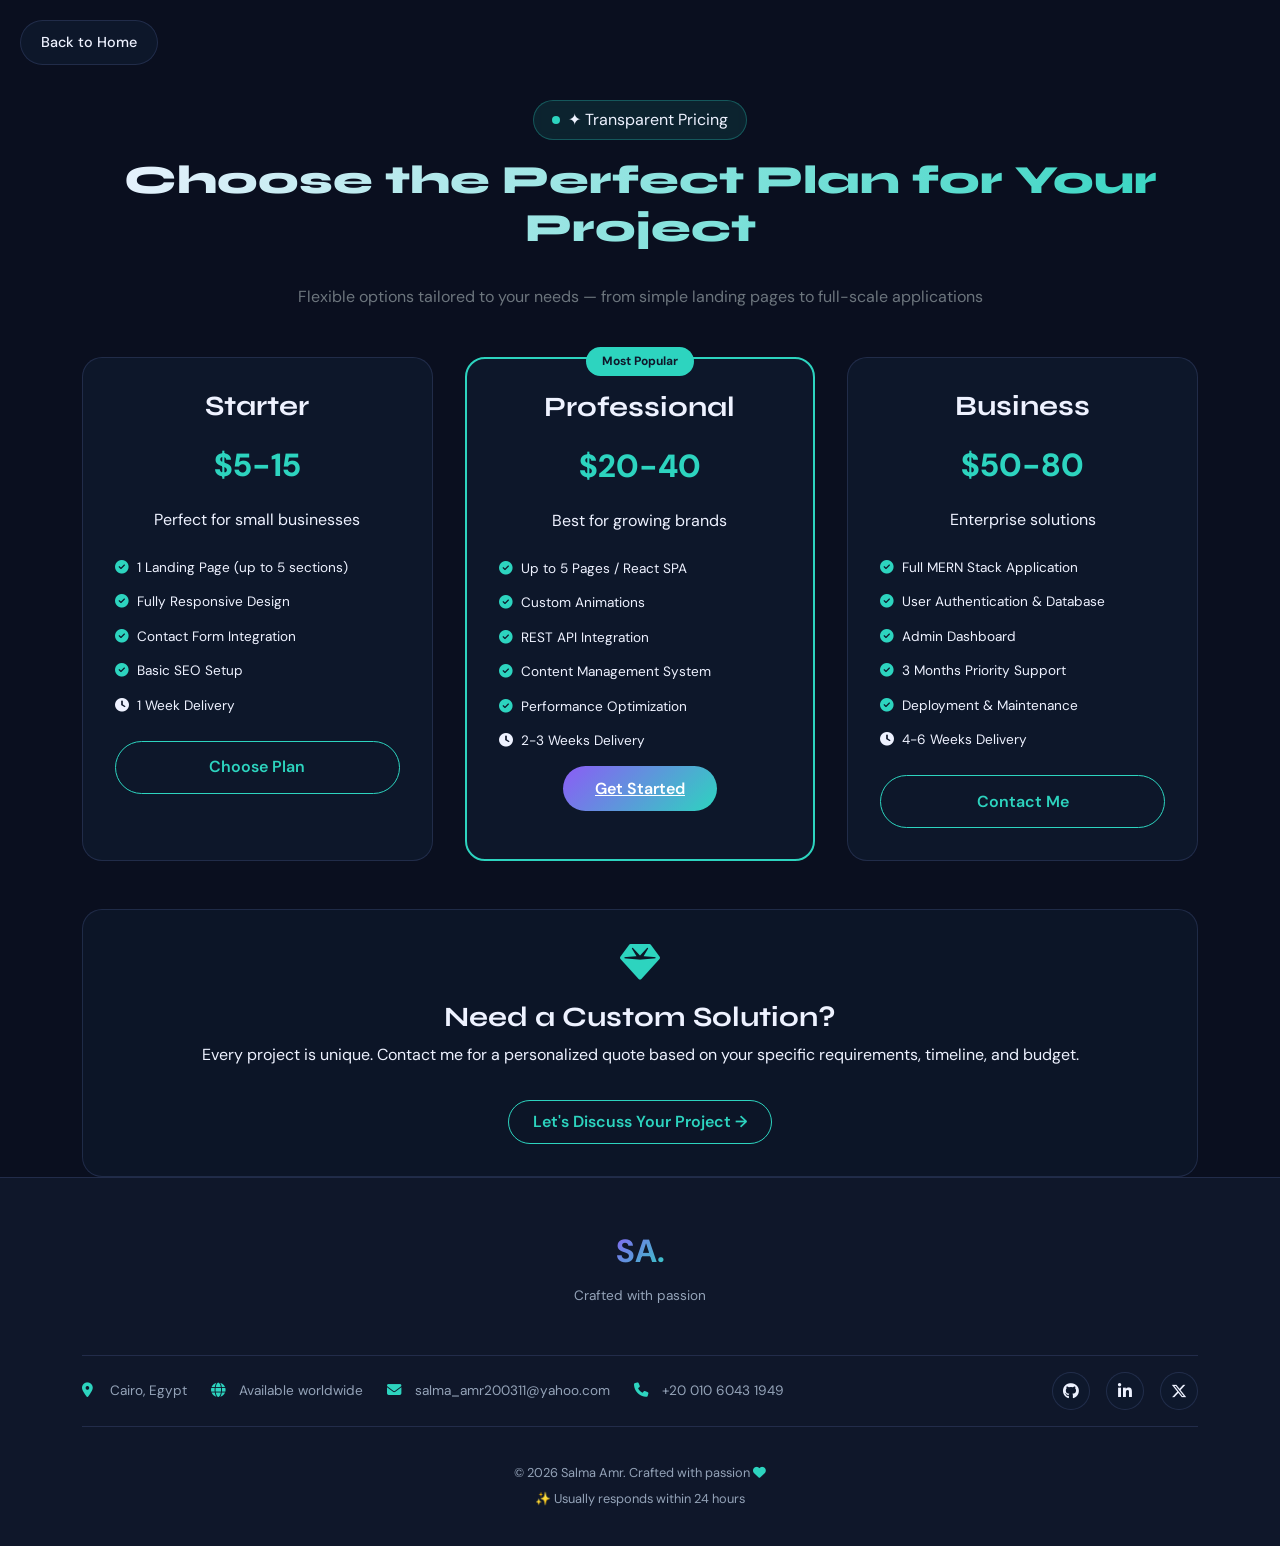
==== Pricing.html @ 96585e38 "first commit" ====
<!DOCTYPE html>
<html lang="en" dir="ltr">

<head>
  <meta charset="UTF-8">
  <meta name="viewport" content="width=device-width, initial-scale=1.0, viewport-fit=cover">
  <title>Pricing Plans | Salma Amr</title>
  <link rel="preconnect" href="https://fonts.googleapis.com">
  <link rel="preconnect" href="https://fonts.gstatic.com" crossorigin>
  <link
    href="https://fonts.googleapis.com/css2?family=Syne:wght@400;500;600;700;800&family=DM+Sans:ital,wght@0,300;0,400;0,500;0,600;0,700;1,400&display=swap"
    rel="stylesheet">
  <link href="https://cdn.jsdelivr.net/npm/bootstrap@5.3.3/dist/css/bootstrap.min.css" rel="stylesheet">
  <link rel="stylesheet" href="https://cdnjs.cloudflare.com/ajax/libs/font-awesome/6.5.2/css/all.min.css">
  <link href="https://unpkg.com/aos@2.3.1/dist/aos.css" rel="stylesheet">
  <link rel="stylesheet" href="style.css">
  <style>
    .pricing-page {
      min-height: 100vh;
      background: var(--bg-primary);
      padding-top: 100px;
    }
    .back-home-btn {
      position: fixed;
      top: 20px;
      left: 20px;
      z-index: 1000;
      background: var(--surface-card);
      border: 1px solid var(--surface-border);
      border-radius: 50px;
      padding: 10px 20px;
      color: var(--text-primary);
      text-decoration: none;
      font-weight: 500;
      font-size: 0.9rem;
      transition: var(--transition);
      backdrop-filter: blur(10px);
    }
    .back-home-btn:hover {
      border-color: var(--accent-2);
      transform: translateX(-5px);
      color: var(--accent-2);
    }
    .pricing-page .section-title {
      font-size: clamp(1.8rem, 4vw, 2.5rem);
    }
    .pricing-note {
      background: var(--surface);
      border-radius: var(--card-radius);
      padding: 2rem;
      text-align: center;
      margin-top: 3rem;
      border: 1px solid var(--surface-border);
    }
  </style>
</head>

<body data-theme="dark" data-lang="en">

  <!-- Scroll to Top Button -->
  <button id="scrollToTopBtn" class="scroll-to-top" aria-label="Scroll to top">
    <i class="fas fa-arrow-up"></i>
  </button>

  <a href="index.html" class="back-home-btn" data-i18n="back-home"><i class="fas fa-arrow-left me-2"></i> Back to Home</a>

  <main class="pricing-page">
    <div class="container">
      <div class="text-center mb-5">
        <div class="hero-badge d-inline-flex mb-3"><span class="badge-pulse"></span><span data-i18n="pricing-badge">✦ Transparent Pricing</span></div>
        <h1 class="section-title" data-i18n="pricing-main-title">Choose the Perfect Plan <br> for Your Project</h1>
        <p class="text-secondary mt-3" data-i18n="pricing-subtitle">Flexible options tailored to your needs — from simple landing pages to full-scale applications</p>
      </div>

      <div class="pricing-grid mt-5">
        <div class="price-card" data-aos="zoom-in">
          <h3 data-i18n="price-starter">Starter</h3>
          <div class="price-number">$5-15</div>
          <p data-i18n="price-starter-desc">Perfect for small businesses</p>
          <ul>
            <li><i class="fas fa-check-circle"></i> <span data-i18n="price-starter-1">1 Landing Page (up to 5 sections)</span></li>
            <li><i class="fas fa-check-circle"></i> <span data-i18n="price-starter-2">Fully Responsive Design</span></li>
            <li><i class="fas fa-check-circle"></i> <span data-i18n="price-starter-3">Contact Form Integration</span></li>
            <li><i class="fas fa-check-circle"></i> <span data-i18n="price-starter-4">Basic SEO Setup</span></li>
            <li><i class="fas fa-clock"></i> <span data-i18n="price-starter-5">1 Week Delivery</span></li>
          </ul>
          <a href="index.html#contact" class="btn-price" data-i18n="price-btn-choose">Choose Plan</a>
        </div>

        <div class="price-card popular" data-aos="zoom-in" data-aos-delay="100">
          <div class="popular-badge" data-i18n="popular-badge">Most Popular</div>
          <h3 data-i18n="price-pro">Professional</h3>
          <div class="price-number">$20-40</div>
          <p data-i18n="price-pro-desc">Best for growing brands</p>
          <ul>
            <li><i class="fas fa-check-circle"></i> <span data-i18n="price-pro-1">Up to 5 Pages / React SPA</span></li>
            <li><i class="fas fa-check-circle"></i> <span data-i18n="price-pro-2">Custom Animations</span></li>
            <li><i class="fas fa-check-circle"></i> <span data-i18n="price-pro-3">REST API Integration</span></li>
            <li><i class="fas fa-check-circle"></i> <span data-i18n="price-pro-4">Content Management System</span></li>
            <li><i class="fas fa-check-circle"></i> <span data-i18n="price-pro-5">Performance Optimization</span></li>
            <li><i class="fas fa-clock"></i> <span data-i18n="price-pro-6">2-3 Weeks Delivery</span></li>
          </ul>
          <a href="index.html#contact" class="btn-gradient" data-i18n="price-btn-pro">Get Started</a>
        </div>

        <div class="price-card" data-aos="zoom-in" data-aos-delay="200">
          <h3 data-i18n="price-business">Business</h3>
          <div class="price-number">$50-80</div>
          <p data-i18n="price-business-desc">Enterprise solutions</p>
          <ul>
            <li><i class="fas fa-check-circle"></i> <span data-i18n="price-business-1">Full MERN Stack Application</span></li>
            <li><i class="fas fa-check-circle"></i> <span data-i18n="price-business-2">User Authentication & Database</span></li>
            <li><i class="fas fa-check-circle"></i> <span data-i18n="price-business-3">Admin Dashboard</span></li>
            <li><i class="fas fa-check-circle"></i> <span data-i18n="price-business-4">3 Months Priority Support</span></li>
            <li><i class="fas fa-check-circle"></i> <span data-i18n="price-business-5">Deployment & Maintenance</span></li>
            <li><i class="fas fa-clock"></i> <span data-i18n="price-business-6">4-6 Weeks Delivery</span></li>
          </ul>
          <a href="index.html#contact" class="btn-price" data-i18n="price-btn-contact">Contact Me</a>
        </div>
      </div>

      <div class="pricing-note" data-aos="fade-up">
        <i class="fas fa-gem fs-1" style="color: var(--accent-2);"></i>
        <h3 class="mt-3" data-i18n="pricing-note-title">Need a Custom Solution?</h3>
        <p data-i18n="pricing-note-desc">Every project is unique. Contact me for a personalized quote based on your specific requirements, timeline, and budget.</p>
        <a href="index.html#contact" class="btn-outline-accent mt-3 d-inline-block px-4 py-2 rounded-pill text-decoration-none" data-i18n="pricing-note-btn">Let's Discuss Your Project →</a>
      </div>
    </div>
  </main>

  <!-- SIMPLIFIED FOOTER - Matching main page -->
  <footer class="portfolio-footer" style="margin-top: 0;">
    <div class="container">
      <div class="footer-content">
        <div class="footer-brand">
          <a class="navbar-brand fw-bold fs-2" href="index.html">SA<span class="text-accent">.</span></a>
          <p class="footer-tagline" data-i18n="footer-text">Built with passion for web development ❤️</p>
        </div>
        
        <div class="footer-info">
          <div class="footer-contact">
            <div class="footer-contact-item">
              <i class="fas fa-map-marker-alt"></i>
              <span data-i18n="contact-location">Cairo, Egypt</span>
            </div>
            <div class="footer-contact-item">
              <i class="fas fa-globe"></i>
              <span data-i18n="contact-available">Available for remote work worldwide</span>
            </div>
            <div class="footer-contact-item">
              <i class="fas fa-envelope"></i>
              <a href="mailto:salma_amr200311@yahoo.com">salma_amr200311@yahoo.com</a>
            </div>
            <div class="footer-contact-item">
              <i class="fas fa-phone"></i>
              <a href="tel:+201060431949">+20 010 6043 1949</a>
            </div>
          </div>
          
          <div class="footer-social">
            <a href="https://github.com/salmaamrgit" target="_blank"><i class="fab fa-github"></i></a>
            <a href="https://www.linkedin.com/in/salma--amr/" target="_blank"><i class="fab fa-linkedin-in"></i></a>
            <a href="https://x.com/" target="_blank"><i class="fab fa-x-twitter"></i></a>
          </div>
        </div>
        
        <div class="footer-copyright">
          <p>© <span id="year"></span> Salma Amr. <span data-i18n="footer-text">Built with passion for web development</span> <i class="fas fa-heart"></i></p>
          <p class="footer-response" data-i18n="footer-response">✨ Usually responds within 24 hours</p>
        </div>
      </div>
    </div>
  </footer>

  <script src="https://cdn.jsdelivr.net/npm/bootstrap@5.3.3/dist/js/bootstrap.bundle.min.js"></script>
  <script src="https://unpkg.com/aos@2.3.1/dist/aos.js"></script>
  <script src="script.js"></script>
  <script>
    AOS.init({ duration: 800, once: true });
    document.getElementById('year').innerText = new Date().getFullYear();
    
    const savedTheme = localStorage.getItem('theme');
    if (savedTheme) document.body.setAttribute('data-theme', savedTheme);
    
    // Scroll to top button
    const scrollBtn = document.getElementById('scrollToTopBtn');
    window.addEventListener('scroll', () => {
      if (window.scrollY > 300) {
        scrollBtn.classList.add('show');
      } else {
        scrollBtn.classList.remove('show');
      }
    });
    scrollBtn.addEventListener('click', () => {
      window.scrollTo({ top: 0, behavior: 'smooth' });
    });
  </script>
</body>

</html>
---- style.css ----
/* =========================
   Base Theme Variables
========================= */
:root {
    --bg-primary: #0a0f1f;
    --bg-secondary: #0f172a;
    --surface: rgba(15, 25, 45, 0.65);
    --surface-card: rgba(15, 25, 45, 0.85);
    --surface-border: rgba(110, 130, 200, 0.2);
    --text-primary: #eef2ff;
    --text-secondary: #94a3b8;
    --accent: #8b5cf6;
    --accent-2: #2dd4bf;
    --accent-hover: #a78bfa;
    --navbar-bg: rgba(8, 12, 24, 0.9);
    --card-radius: 1.25rem;
    --transition: all 0.3s cubic-bezier(0.25, 0.46, 0.45, 0.94);
}

[data-theme="light"] {
    --bg-primary: #f8fafc;
    --bg-secondary: #ffffff;
    --surface: rgba(255, 255, 255, 0.8);
    --surface-card: rgba(255, 255, 255, 0.95);
    --surface-border: rgba(0, 0, 0, 0.08);
    --text-primary: #0f172a;
    --text-secondary: #475569;
    --navbar-bg: rgba(255, 255, 255, 0.95);
}

* {
    margin: 0;
    padding: 0;
    box-sizing: border-box;
}

html {
    scroll-behavior: smooth;
}

body {
    font-family: "DM Sans", sans-serif;
    background: var(--bg-primary);
    color: var(--text-primary);
    line-height: 1.6;
    overflow-x: hidden;
    transition: background 0.3s ease, color 0.3s ease;
}

h1, h2, h3, h4, h5, h6 {
    font-family: "Syne", sans-serif;
    font-weight: 700;
}

/* =========================
   Scroll to Top Button
========================= */
.scroll-to-top {
    position: fixed;
    bottom: 30px;
    right: 30px;
    width: 50px;
    height: 50px;
    background: linear-gradient(135deg, var(--accent), var(--accent-2));
    border: none;
    border-radius: 50%;
    color: white;
    font-size: 1.2rem;
    cursor: pointer;
    z-index: 999;
    opacity: 0;
    visibility: hidden;
    transition: all 0.3s ease;
    box-shadow: 0 5px 15px rgba(0, 0, 0, 0.2);
    display: flex;
    align-items: center;
    justify-content: center;
}

.scroll-to-top.show {
    opacity: 1;
    visibility: visible;
}

.scroll-to-top:hover {
    transform: translateY(-5px);
    box-shadow: 0 10px 25px rgba(139, 92, 246, 0.4);
}

/* =========================
   Navbar
========================= */
.portfolio-navbar {
    background: var(--navbar-bg);
    backdrop-filter: blur(12px);
    border-bottom: 1px solid var(--surface-border);
    transition: var(--transition);
}

.navbar-brand {
    background: linear-gradient(135deg, var(--accent), var(--accent-2));
    -webkit-background-clip: text;
    background-clip: text;
    color: transparent !important;
    font-weight: 800;
}

.nav-link {
    color: var(--text-primary) !important;
    font-weight: 500;
    position: relative;
    transition: var(--transition);
    font-size: 0.95rem;
}

.nav-link::after {
    content: '';
    position: absolute;
    bottom: 0;
    left: 50%;
    width: 0;
    height: 2px;
    background: var(--accent-2);
    transition: all 0.3s ease;
    transform: translateX(-50%);
}

.nav-link:hover::after,
.nav-link.active::after {
    width: 70%;
}

/* =========================
   Toggle Buttons
========================= */
.theme-toggle-btn,
.lang-toggle-btn {
    background: var(--surface-card);
    border: 1px solid var(--surface-border);
    border-radius: 50%;
    width: 42px;
    height: 42px;
    display: flex;
    align-items: center;
    justify-content: center;
    color: var(--text-primary);
    transition: var(--transition);
    cursor: pointer;
}

.theme-toggle-btn:hover,
.lang-toggle-btn:hover {
    border-color: var(--accent-2);
    transform: translateY(-2px);
}

/* =========================
   Hero Section
========================= */
.hero {
    min-height: 100vh;
    padding-top: 6rem;
    position: relative;
    overflow: hidden;
}

.hero-bg-orb {
    position: absolute;
    border-radius: 50%;
    filter: blur(80px);
    z-index: 0;
    pointer-events: none;
}

.orb-1 {
    width: 400px;
    height: 400px;
    top: -10%;
    left: -5%;
    background: radial-gradient(circle, var(--accent), transparent);
    animation: floatOrb 16s infinite;
}

.orb-2 {
    width: 350px;
    height: 350px;
    right: -8%;
    bottom: 5%;
    background: radial-gradient(circle, var(--accent-2), transparent);
    animation: floatOrb 18s infinite reverse;
}

.orb-3 {
    width: 280px;
    height: 280px;
    left: 40%;
    top: 60%;
    background: radial-gradient(circle, var(--accent-hover), transparent);
    animation: floatOrb 20s infinite;
}

.hero-badge {
    display: inline-flex;
    align-items: center;
    gap: 8px;
    background: rgba(45, 212, 191, 0.1);
    border: 1px solid rgba(45, 212, 191, 0.3);
    border-radius: 50px;
    padding: 6px 18px;
    margin-bottom: 1.5rem;
    backdrop-filter: blur(4px);
}

.badge-pulse {
    width: 8px;
    height: 8px;
    background: var(--accent-2);
    border-radius: 50%;
    animation: pulse 1.5s infinite;
}

.name-highlight {
    background: linear-gradient(135deg, var(--accent), var(--accent-2), var(--accent-hover));
    background-size: 200% auto;
    -webkit-background-clip: text;
    background-clip: text;
    color: transparent;
    animation: shimmer 4s linear infinite;
}

.hero-photo-stage {
    position: relative;
    width: 320px;
    margin: auto;
}

.hero-photo-frame {
    position: relative;
    border-radius: 33% 67% 70% 30% / 30% 40% 60% 70%;
    overflow: hidden;
    border: 3px solid var(--accent-2);
    box-shadow: 0 0 35px rgba(45, 212, 191, 0.3);
    transition: transform 0.5s ease;
}

.hero-photo-frame:hover {
    transform: scale(1.02);
}

.hero-profile-img {
    width: 100%;
    height: auto;
    display: block;
}

.floating-tech-icons i {
    position: absolute;
    font-size: 1.5rem;
    color: var(--accent-2);
    animation: float 3s infinite;
}

.floating-tech-icons i:nth-child(1) {
    top: -20px;
    left: 0;
    animation-delay: 0s;
}

.floating-tech-icons i:nth-child(2) {
    bottom: -20px;
    right: 0;
    animation-delay: 0.5s;
}

.floating-tech-icons i:nth-child(3) {
    top: 50%;
    right: -30px;
    animation-delay: 1s;
}

/* =========================
   Buttons
========================= */
.btn-gradient {
    background: linear-gradient(135deg, var(--accent), var(--accent-2));
    border: none;
    color: white;
    font-weight: 600;
    border-radius: 50px;
    padding: 12px 32px;
    transition: var(--transition);
}

.btn-gradient:hover {
    transform: translateY(-3px);
    box-shadow: 0 10px 25px rgba(139, 92, 246, 0.4);
    color: white;
}

.btn-outline-custom {
    border: 1px solid var(--surface-border);
    background: transparent;
    color: var(--text-primary);
    border-radius: 50px;
    padding: 12px 32px;
    transition: var(--transition);
}

.btn-outline-custom:hover {
    border-color: var(--accent-2);
    transform: translateY(-3px);
}

.btn-outline-accent {
    background: transparent;
    border: 1px solid var(--accent-2);
    color: var(--accent-2);
    border-radius: 50px;
    padding: 12px 32px;
    font-weight: 600;
    transition: var(--transition);
}

.btn-outline-accent:hover {
    background: var(--accent-2);
    color: #0f172a;
    transform: translateY(-3px);
    box-shadow: 0 10px 25px rgba(45, 212, 191, 0.3);
}

/* =========================
   Section Styles
========================= */
.section-spacing {
    padding: 6rem 0;
}

.section-label {
    font-size: 0.85rem;
    text-transform: uppercase;
    letter-spacing: 3px;
    color: var(--accent-2);
    margin-bottom: 1rem;
    font-weight: 600;
}

.section-title {
    font-size: clamp(1.8rem, 4vw, 2.5rem);
    font-weight: 800;
    margin-bottom: 1rem;
    background: linear-gradient(120deg, var(--text-primary), var(--accent-2));
    -webkit-background-clip: text;
    background-clip: text;
    color: transparent;
    display: inline-block;
}

/* =========================
   About Section
========================= */
.about-card {
    background: var(--surface-card);
    border-radius: var(--card-radius);
    padding: 2rem;
    border: 1px solid var(--surface-border);
    transition: var(--transition);
    height: 100%;
    text-align: center;
}

.about-card:hover {
    transform: translateY(-5px);
    border-color: var(--accent-2);
    box-shadow: 0 15px 35px rgba(0, 0, 0, 0.2);
}

.about-stats-grid {
    display: flex;
    gap: 1.5rem;
    margin-top: 2rem;
    justify-content: center;
    flex-wrap: wrap;
}

.about-stat {
    text-align: center;
    flex: 1;
    min-width: 100px;
}

.about-stat-num {
    font-size: 1.3rem;
    font-weight: 800;
    display: block;
    color: var(--accent-2);
}

.about-stat-num i {
    font-size: 1rem;
    margin-right: 0.3rem;
}

.about-stat span:last-child {
    font-size: 0.8rem;
    color: var(--text-secondary);
    display: block;
    margin-top: 0.25rem;
}

/* =========================
   Education & Experience Cards
========================= */
.education-card,
.experience-card {
    background: var(--surface-card);
    border-radius: var(--card-radius);
    padding: 2rem;
    border: 1px solid var(--surface-border);
    transition: var(--transition);
    height: 100%;
}

.education-card:hover,
.experience-card:hover {
    transform: translateY(-5px);
    border-color: var(--accent-2);
    box-shadow: 0 15px 35px rgba(0, 0, 0, 0.2);
}

.card-header-icon {
    display: flex;
    align-items: center;
    gap: 1rem;
    margin-bottom: 2rem;
    border-bottom: 2px solid var(--accent-2);
    padding-bottom: 1rem;
}

.card-header-icon i {
    font-size: 2rem;
    color: var(--accent-2);
}

.card-header-icon h3 {
    margin: 0;
    font-size: 1.5rem;
}

.edu-item,
.exp-item {
    margin-bottom: 1.5rem;
    padding-left: 1rem;
    border-left: 3px solid var(--accent-2);
    transition: transform 0.2s;
}

.edu-item:hover,
.exp-item:hover {
    transform: translateX(5px);
}

.edu-year,
.exp-year {
    font-size: 0.8rem;
    color: var(--accent-2);
    font-weight: 600;
    margin-bottom: 0.5rem;
}

.edu-item h4,
.exp-item h4 {
    font-size: 1.1rem;
    margin-bottom: 0.5rem;
}

.edu-item p,
.exp-item p {
    color: var(--text-secondary);
    font-size: 0.9rem;
}

/* =========================
   Skills Section - WITH FILTERING
========================= */
.skill-filter-btn {
    background: var(--surface-card);
    border: 1px solid var(--surface-border);
    padding: 10px 24px;
    border-radius: 50px;
    color: var(--text-primary);
    font-weight: 500;
    transition: var(--transition);
    cursor: pointer;
}

.skill-filter-btn:hover,
.skill-filter-btn.active {
    background: linear-gradient(135deg, var(--accent), var(--accent-2));
    border-color: transparent;
    color: white;
    transform: translateY(-2px);
}

.skill-category-container {
    transition: all 0.4s ease;
}

.skill-category-container.hidden {
    display: none;
}

.skill-category-card {
    background: var(--surface-card);
    border-radius: var(--card-radius);
    padding: 2rem;
    border: 1px solid var(--surface-border);
    transition: var(--transition);
    margin-bottom: 1.5rem;
}

.skill-category-card:hover {
    transform: translateY(-5px);
    border-color: var(--accent-2);
    box-shadow: 0 15px 35px rgba(0, 0, 0, 0.2);
}

.skill-category-header {
    text-align: center;
    margin-bottom: 2rem;
    position: relative;
}

.skill-category-icon {
    width: 70px;
    height: 70px;
    background: linear-gradient(135deg, var(--accent), var(--accent-2));
    border-radius: 50%;
    display: flex;
    align-items: center;
    justify-content: center;
    margin: 0 auto 1rem;
    transition: var(--transition);
}

.skill-category-card:hover .skill-category-icon {
    transform: scale(1.1) rotate(5deg);
}

.skill-category-icon i {
    font-size: 2rem;
    color: white;
}

.skill-category-title {
    font-size: 1.3rem;
    margin-bottom: 0.5rem;
    background: linear-gradient(135deg, var(--text-primary), var(--accent-2));
    -webkit-background-clip: text;
    background-clip: text;
    color: transparent;
    display: inline-block;
}

.skill-category-desc {
    color: var(--text-secondary);
    font-size: 0.85rem;
}

.skill-tags-grid {
    display: flex;
    flex-wrap: wrap;
    gap: 0.8rem;
    justify-content: center;
}

.skill-tag {
    background: linear-gradient(135deg, rgba(139, 92, 246, 0.1), rgba(45, 212, 191, 0.1));
    border: 1px solid rgba(45, 212, 191, 0.3);
    padding: 0.6rem 1.2rem;
    border-radius: 50px;
    font-size: 0.85rem;
    font-weight: 500;
    color: var(--accent-2);
    transition: var(--transition);
    display: inline-flex;
    align-items: center;
    gap: 0.6rem;
    cursor: pointer;
}

.skill-tag i {
    font-size: 0.9rem;
    transition: var(--transition);
}

.skill-tag:hover {
    transform: translateY(-3px) scale(1.05);
    background: linear-gradient(135deg, var(--accent), var(--accent-2));
    color: white;
    border-color: transparent;
    box-shadow: 0 5px 15px rgba(139, 92, 246, 0.3);
}

.skill-concepts-grid {
    display: grid;
    grid-template-columns: repeat(auto-fit, minmax(200px, 1fr));
    gap: 0.8rem;
}

.concept-item {
    background: rgba(45, 212, 191, 0.05);
    border: 1px solid rgba(45, 212, 191, 0.2);
    padding: 0.7rem 1rem;
    border-radius: 12px;
    display: flex;
    align-items: center;
    gap: 0.8rem;
    transition: var(--transition);
    font-size: 0.85rem;
    color: var(--text-primary);
}

.concept-item i {
    color: var(--accent-2);
    font-size: 1rem;
    width: 20px;
}

.concept-item:hover {
    transform: translateX(5px);
    background: rgba(45, 212, 191, 0.1);
    border-color: var(--accent-2);
}

.language-progress-grid {
    display: flex;
    flex-direction: column;
    gap: 1.5rem;
}

.language-item {
    width: 100%;
}

.language-info {
    display: flex;
    align-items: center;
    gap: 1rem;
    margin-bottom: 0.5rem;
    flex-wrap: wrap;
}

.language-info i {
    color: var(--accent-2);
    font-size: 1rem;
    width: 20px;
}

.language-name {
    font-weight: 600;
    color: var(--text-primary);
    min-width: 70px;
    font-size: 0.9rem;
}

.language-level {
    color: var(--text-secondary);
    font-size: 0.8rem;
}

.progress-bar-container {
    background: rgba(45, 212, 191, 0.1);
    border-radius: 50px;
    height: 8px;
    overflow: hidden;
    position: relative;
}

.progress-bar {
    background: linear-gradient(90deg, var(--accent), var(--accent-2));
    height: 100%;
    border-radius: 50px;
    position: relative;
    animation: slideProgress 1.5s ease-out;
}

@keyframes slideProgress {
    from { width: 0; }
    to { width: var(--target-width); }
}

/* =========================
   Services Section
========================= */
.services-grid {
    display: grid;
    grid-template-columns: repeat(auto-fit, minmax(280px, 1fr));
    gap: 2rem;
}

.service-card {
    background: var(--surface-card);
    border-radius: var(--card-radius);
    padding: 2rem;
    border: 1px solid var(--surface-border);
    transition: var(--transition);
    height: 100%;
    text-align: center;
}

.service-card:hover {
    transform: translateY(-5px);
    border-color: var(--accent-2);
    box-shadow: 0 15px 35px rgba(0, 0, 0, 0.2);
}

.service-card i {
    font-size: 2.5rem;
    color: var(--accent-2);
    margin-bottom: 1rem;
}

.service-tech {
    display: flex;
    flex-wrap: wrap;
    gap: 0.5rem;
    justify-content: center;
    margin-top: 1rem;
}

.service-tech span {
    background: rgba(45, 212, 191, 0.1);
    padding: 0.2rem 0.8rem;
    border-radius: 50px;
    font-size: 0.75rem;
    color: var(--accent-2);
}

/* =========================
   Pricing Section
========================= */
.pricing-grid {
    display: grid;
    grid-template-columns: repeat(auto-fit, minmax(300px, 1fr));
    gap: 2rem;
}

.price-card {
    background: var(--surface-card);
    border-radius: var(--card-radius);
    padding: 2rem;
    border: 1px solid var(--surface-border);
    transition: var(--transition);
    height: 100%;
    text-align: center;
    position: relative;
}

.price-card:hover {
    transform: translateY(-5px);
    border-color: var(--accent-2);
    box-shadow: 0 15px 35px rgba(0, 0, 0, 0.2);
}

.price-card.popular {
    border: 2px solid var(--accent-2);
    transform: scale(1.02);
}

.popular-badge {
    position: absolute;
    top: -12px;
    left: 50%;
    transform: translateX(-50%);
    background: var(--accent-2);
    color: #0f172a;
    padding: 0.3rem 1rem;
    border-radius: 50px;
    font-size: 0.75rem;
    font-weight: 700;
    white-space: nowrap;
}

.price-number {
    font-size: 2rem;
    font-weight: 800;
    color: var(--accent-2);
    margin: 1rem 0;
}

.price-card ul {
    list-style: none;
    padding: 0;
    margin: 1.5rem 0;
    text-align: left;
}

.price-card ul li {
    margin-bottom: 0.8rem;
    display: flex;
    align-items: center;
    gap: 0.5rem;
    font-size: 0.85rem;
}

.price-card ul li i.fa-check-circle {
    color: var(--accent-2);
}

.btn-price {
    background: transparent;
    border: 1px solid var(--accent-2);
    color: var(--accent-2);
    border-radius: 50px;
    padding: 0.8rem;
    width: 100%;
    transition: var(--transition);
    font-weight: 600;
    text-decoration: none;
    display: inline-block;
}

.btn-price:hover {
    background: var(--accent-2);
    color: #0f172a;
    transform: translateY(-2px);
}

.pricing-highlight {
    animation: pricingGlow 1s ease-out;
}

@keyframes pricingGlow {
    0% { box-shadow: 0 0 0 0 rgba(45, 212, 191, 0.4); }
    70% { box-shadow: 0 0 0 20px rgba(45, 212, 191, 0); }
    100% { box-shadow: 0 0 0 0 rgba(45, 212, 191, 0); }
}

/* =========================
   Projects Section - UPDATED
========================= */
.projects-grid {
    display: grid;
    grid-template-columns: repeat(auto-fit, minmax(320px, 1fr));
    gap: 2rem;
}

.project-card {
    background: var(--surface-card);
    border-radius: var(--card-radius);
    padding: 1.5rem;
    border: 1px solid var(--surface-border);
    transition: var(--transition);
    height: 100%;
}

.project-card:hover {
    transform: translateY(-5px);
    border-color: var(--accent-2);
    box-shadow: 0 15px 35px rgba(0, 0, 0, 0.2);
}

.project-img {
    position: relative;
    overflow: hidden;
    height: 200px;
    border-radius: 1rem;
    margin-bottom: 1rem;
}

.project-img img {
    width: 100%;
    height: 100%;
    object-fit: cover;
    transition: transform 0.5s ease;
}

.project-card:hover .project-img img {
    transform: scale(1.05);
}

.project-overlay {
    position: absolute;
    inset: 0;
    background: rgba(139, 92, 246, 0.8);
    display: flex;
    align-items: center;
    justify-content: center;
    opacity: 0;
    transition: opacity 0.3s ease;
}

.project-card:hover .project-overlay {
    opacity: 1;
}

.project-link {
    width: 45px;
    height: 45px;
    background: white;
    border-radius: 50%;
    display: flex;
    align-items: center;
    justify-content: center;
    color: var(--accent);
    font-size: 1.2rem;
    transition: var(--transition);
}

.project-link:hover {
    transform: scale(1.1);
    background: var(--accent-2);
    color: white;
}

.project-info h3 {
    font-size: 1.2rem;
    margin-bottom: 0.5rem;
}

.project-meta {
    display: flex;
    gap: 1rem;
    margin-bottom: 0.8rem;
    flex-wrap: wrap;
}

.project-badge {
    font-size: 0.7rem;
    background: rgba(45, 212, 191, 0.1);
    padding: 0.2rem 0.6rem;
    border-radius: 50px;
    color: var(--accent-2);
    display: inline-flex;
    align-items: center;
    gap: 0.3rem;
}

.project-features {
    font-size: 0.8rem;
    color: var(--text-secondary);
    margin: 0.8rem 0;
    line-height: 1.4;
}

.project-tech {
    display: flex;
    flex-wrap: wrap;
    gap: 0.5rem;
    margin: 0.8rem 0;
}

.project-tech span {
    background: rgba(45, 212, 191, 0.1);
    padding: 0.2rem 0.6rem;
    border-radius: 50px;
    font-size: 0.7rem;
    color: var(--accent-2);
}

.project-links {
    display: flex;
    gap: 1rem;
    margin: 1rem 0;
    flex-wrap: wrap;
}

.project-link-icon {
    font-size: 0.8rem;
    color: var(--text-secondary);
    text-decoration: none;
    transition: var(--transition);
    display: inline-flex;
    align-items: center;
    gap: 0.3rem;
}

.project-link-icon:hover {
    color: var(--accent-2);
    transform: translateX(3px);
}

.btn-view-project {
    background: transparent;
    border: 1px solid var(--accent-2);
    color: var(--accent-2);
    border-radius: 50px;
    padding: 0.5rem 1.5rem;
    font-size: 0.8rem;
    font-weight: 500;
    transition: var(--transition);
    width: 100%;
    margin-top: 0.5rem;
    text-decoration: none;
    display: inline-block;
    text-align: center;
}

.btn-view-project:hover {
    background: var(--accent-2);
    color: #0f172a;
    transform: translateY(-2px);
}

/* =========================
   Testimonials Section
========================= */
.testimonials-grid {
    display: grid;
    grid-template-columns: repeat(auto-fit, minmax(280px, 1fr));
    gap: 2rem;
}

.testimonial-card {
    background: var(--surface-card);
    border-radius: var(--card-radius);
    padding: 2rem;
    border: 1px solid var(--surface-border);
    transition: var(--transition);
    text-align: center;
    position: relative;
}

.testimonial-card:hover {
    transform: translateY(-5px);
    border-color: var(--accent-2);
    box-shadow: 0 15px 35px rgba(0, 0, 0, 0.2);
}

.testimonial-icon {
    font-size: 2rem;
    color: var(--accent-2);
    opacity: 0.5;
    margin-bottom: 1rem;
}

.testimonial-content {
    font-size: 0.9rem;
    line-height: 1.6;
    color: var(--text-primary);
    margin-bottom: 1.5rem;
    font-style: italic;
}

.testimonial-author {
    display: flex;
    align-items: center;
    justify-content: center;
    gap: 0.8rem;
    border-top: 1px solid var(--surface-border);
    padding-top: 1rem;
}

.testimonial-avatar {
    width: 45px;
    height: 45px;
    background: linear-gradient(135deg, var(--accent), var(--accent-2));
    border-radius: 50%;
    display: flex;
    align-items: center;
    justify-content: center;
    color: white;
    font-size: 1.2rem;
}

.testimonial-info h4 {
    font-size: 1rem;
    margin-bottom: 0.2rem;
}

.testimonial-info p {
    font-size: 0.75rem;
    color: var(--text-secondary);
    margin: 0;
}

/* =========================
   Contact Section
========================= */
.contact-wrapper {
    display: grid;
    grid-template-columns: 1fr 1fr;
    gap: 3rem;
    margin-top: 2rem;
}

.contact-info,
.contact-form {
    background: var(--surface-card);
    border-radius: var(--card-radius);
    padding: 2rem;
    border: 1px solid var(--surface-border);
    transition: var(--transition);
    height: 100%;
}

.contact-info:hover,
.contact-form:hover {
    transform: translateY(-5px);
    border-color: var(--accent-2);
    box-shadow: 0 15px 35px rgba(0, 0, 0, 0.2);
}

.contact-info h3 {
    font-size: 1.3rem;
    margin-bottom: 1rem;
    background: linear-gradient(135deg, var(--text-primary), var(--accent-2));
    -webkit-background-clip: text;
    background-clip: text;
    color: transparent;
    display: inline-block;
}

.contact-info > p {
    color: var(--text-secondary);
    margin-bottom: 1.5rem;
    font-size: 0.9rem;
}

.contact-details {
    margin: 2rem 0;
}

.contact-item {
    display: flex;
    align-items: center;
    gap: 1rem;
    padding: 0.8rem;
    background: rgba(45, 212, 191, 0.05);
    border-radius: 1rem;
    margin-bottom: 1rem;
    text-decoration: none;
    color: var(--text-primary);
    transition: var(--transition);
    border: 1px solid transparent;
}

.contact-item:last-child {
    margin-bottom: 0;
}

.contact-item:hover {
    transform: translateX(8px);
    border-color: var(--accent-2);
    background: rgba(45, 212, 191, 0.1);
}

.contact-item i {
    width: 32px;
    height: 32px;
    display: flex;
    align-items: center;
    justify-content: center;
    background: linear-gradient(135deg, var(--accent), var(--accent-2));
    border-radius: 50%;
    color: white;
    font-size: 0.9rem;
    transition: var(--transition);
}

.contact-item:hover i {
    transform: scale(1.1) rotate(5deg);
}

.contact-item span {
    flex: 1;
    font-size: 0.85rem;
}

.social-links {
    display: flex;
    gap: 1rem;
    margin-top: 2rem;
    padding-top: 1.5rem;
    border-top: 1px solid var(--surface-border);
}

.social-links a {
    width: 40px;
    height: 40px;
    background: var(--surface-card);
    border: 1px solid var(--surface-border);
    border-radius: 50%;
    display: flex;
    align-items: center;
    justify-content: center;
    color: var(--text-primary);
    transition: var(--transition);
    text-decoration: none;
}

.social-links a:hover {
    background: linear-gradient(135deg, var(--accent), var(--accent-2));
    color: white;
    transform: translateY(-5px) scale(1.05);
    border-color: transparent;
    box-shadow: 0 5px 15px rgba(139, 92, 246, 0.3);
}

.contact-form form {
    display: flex;
    flex-direction: column;
    gap: 1.2rem;
}

.contact-form input,
.contact-form textarea {
    background: var(--surface-card);
    border: 1px solid var(--surface-border);
    border-radius: 1rem;
    padding: 0.8rem 1rem;
    color: var(--text-primary);
    transition: var(--transition);
    width: 100%;
    font-family: inherit;
    font-size: 0.85rem;
}

.contact-form input:hover,
.contact-form textarea:hover {
    border-color: var(--accent-2);
}

.contact-form input:focus,
.contact-form textarea:focus {
    outline: none;
    border-color: var(--accent-2);
    box-shadow: 0 0 0 3px rgba(45, 212, 191, 0.1);
    transform: translateY(-2px);
}

.contact-form textarea {
    resize: vertical;
    min-height: 100px;
}

#formMessage {
    margin-top: 1rem;
}

#formMessage .alert {
    border-radius: 1rem;
    padding: 0.8rem;
    text-align: center;
    animation: slideIn 0.3s ease-out;
    font-size: 0.85rem;
}

#formMessage .alert-success {
    background: rgba(45, 212, 191, 0.1);
    border: 1px solid var(--accent-2);
    color: var(--accent-2);
}

#formMessage .alert-danger {
    background: rgba(239, 68, 68, 0.1);
    border: 1px solid #ef4444;
    color: #ef4444;
}

.contact-form .btn-gradient {
    width: 100%;
    padding: 0.8rem;
    font-size: 0.9rem;
    margin-top: 0.5rem;
}

/* =========================
   NEW ENHANCED FOOTER STYLES
========================= */
/* =========================
   ENHANCED FOOTER STYLES - Inspired by Ahmed Adel & Esraa Kaf
   Replace your existing footer styles with this
========================= */
.portfolio-footer {
    background: var(--bg-secondary);
    padding: 3rem 0 2rem;
    border-top: 1px solid var(--surface-border);
    margin-top: 2rem;
}

.footer-content {
    display: flex;
    flex-direction: column;
    gap: 2rem;
}

.footer-brand {
    text-align: center;
}

.footer-brand .navbar-brand {
    font-size: 2rem;
    display: inline-block;
}

.footer-tagline {
    color: var(--text-secondary);
    font-size: 0.85rem;
    margin-top: 0.5rem;
}

.footer-info {
    display: flex;
    flex-wrap: wrap;
    justify-content: space-between;
    align-items: center;
    gap: 1.5rem;
    padding: 1rem 0;
    border-top: 1px solid var(--surface-border);
    border-bottom: 1px solid var(--surface-border);
}

.footer-contact {
    display: flex;
    flex-wrap: wrap;
    gap: 1.5rem;
}

.footer-contact-item {
    display: flex;
    align-items: center;
    gap: 0.5rem;
    font-size: 0.85rem;
    color: var(--text-secondary);
}

.footer-contact-item i {
    color: var(--accent-2);
    font-size: 0.9rem;
    width: 20px;
}

.footer-contact-item a {
    color: var(--text-secondary);
    text-decoration: none;
    transition: var(--transition);
}

.footer-contact-item a:hover {
    color: var(--accent-2);
}

.footer-social {
    display: flex;
    gap: 1rem;
}

.footer-social a {
    width: 38px;
    height: 38px;
    background: var(--surface-card);
    border: 1px solid var(--surface-border);
    border-radius: 50%;
    display: flex;
    align-items: center;
    justify-content: center;
    color: var(--text-primary);
    transition: var(--transition);
    text-decoration: none;
}

.footer-social a:hover {
    background: linear-gradient(135deg, var(--accent), var(--accent-2));
    color: white;
    transform: translateY(-3px);
    border-color: transparent;
    box-shadow: 0 5px 15px rgba(139, 92, 246, 0.3);
}

.footer-copyright {
    text-align: center;
}

.footer-copyright p {
    color: var(--text-secondary);
    font-size: 0.8rem;
    margin: 0.3rem 0;
}

.footer-copyright i.fa-heart {
    color: var(--accent-2);
    animation: heartbeat 1.5s ease infinite;
}

.footer-response {
    font-size: 0.75rem;
    color: var(--accent-2);
    margin-top: 0.5rem;
}

@keyframes heartbeat {
    0%, 100% { transform: scale(1); }
    50% { transform: scale(1.2); }
}

/* Responsive Footer */
@media (max-width: 768px) {
    .footer-info {
        flex-direction: column;
        text-align: center;
    }
    
    .footer-contact {
        justify-content: center;
    }
    
    .footer-contact-item {
        justify-content: center;
    }
}

@media (max-width: 576px) {
    .footer-contact {
        flex-direction: column;
        gap: 0.8rem;
        align-items: center;
    }
    
    .footer-contact-item {
        width: 100%;
        justify-content: center;
    }
}

/* =========================
   Animations
========================= */
@keyframes floatOrb {
    0%, 100% { transform: translate(0, 0); }
    50% { transform: translate(20px, -20px); }
}

@keyframes shimmer {
    0% { background-position: 0% center; }
    100% { background-position: 200% center; }
}

@keyframes pulse {
    0%, 100% { transform: scale(1); opacity: 1; }
    50% { transform: scale(1.2); opacity: 0.5; }
}

@keyframes float {
    0%, 100% { transform: translateY(0); }
    50% { transform: translateY(-10px); }
}

@keyframes slideIn {
    from { opacity: 0; transform: translateY(-10px); }
    to { opacity: 1; transform: translateY(0); }
}

/* =========================
   RTL Support
========================= */
[dir="rtl"] .nav-link::after {
    left: auto;
    right: 50%;
    transform: translateX(50%);
}

[dir="rtl"] .contact-item:hover {
    transform: translateX(-8px);
}

[dir="rtl"] .concept-item:hover {
    transform: translateX(-5px);
}

[dir="rtl"] .edu-item,
[dir="rtl"] .exp-item {
    padding-left: 0;
    padding-right: 1rem;
    border-left: none;
    border-right: 3px solid var(--accent-2);
}

[dir="rtl"] .scroll-to-top {
    right: auto;
    left: 30px;
}

/* =========================
   Responsive Design
========================= */
@media (max-width: 991px) {
    .contact-wrapper {
        grid-template-columns: 1fr;
        gap: 2rem;
    }
    
    .skill-concepts-grid {
        grid-template-columns: 1fr;
    }
    
    .testimonials-grid {
        grid-template-columns: repeat(auto-fit, minmax(250px, 1fr));
    }
    
    .footer-inner {
        flex-direction: column;
        text-align: center;
    }
    
    .footer-social {
        justify-content: center;
    }
    
    .footer-links-grid {
        justify-content: center;
    }
}

@media (max-width: 768px) {
    .section-spacing {
        padding: 4rem 0;
    }
    
    .services-grid,
    .pricing-grid,
    .projects-grid {
        grid-template-columns: 1fr;
    }
    
    .price-card.popular {
        transform: scale(1);
    }
    
    .contact-info,
    .contact-form {
        padding: 1.5rem;
    }
    
    .about-stats-grid {
        gap: 1rem;
    }
    
    .skill-tags-grid {
        gap: 0.7rem;
    }
    
    .skill-tag {
        padding: 0.5rem 1rem;
        font-size: 0.75rem;
    }
    
    .skill-filter-btn {
        padding: 6px 16px;
        font-size: 0.8rem;
    }
    
    .project-meta {
        gap: 0.5rem;
    }
    
    .scroll-to-top {
        width: 40px;
        height: 40px;
        bottom: 20px;
        right: 20px;
    }
}

@media (max-width: 576px) {
    .hero-photo-stage {
        width: 260px;
    }
    
    .contact-item {
        padding: 0.7rem;
    }
    
    .contact-item i {
        width: 28px;
        height: 28px;
        font-size: 0.8rem;
    }
    
    .language-info {
        flex-wrap: wrap;
    }
    
    .language-level {
        width: 100%;
        margin-left: 2rem;
    }
    
    .skill-concepts-grid {
        grid-template-columns: 1fr;
    }
    
    .testimonial-card {
        padding: 1.5rem;
    }
}

/* Contact Nav Button Style */
.contact-nav-btn {
    background: linear-gradient(135deg, var(--accent), var(--accent-2));
    color: white !important;
    padding: 8px 22px !important;
    border-radius: 50px;
    transition: var(--transition);
}

.contact-nav-btn:hover {
    transform: translateY(-2px);
    box-shadow: 0 5px 15px rgba(139, 92, 246, 0.3);
    color: white !important;
}

.contact-nav-btn::after {
    display: none;
}
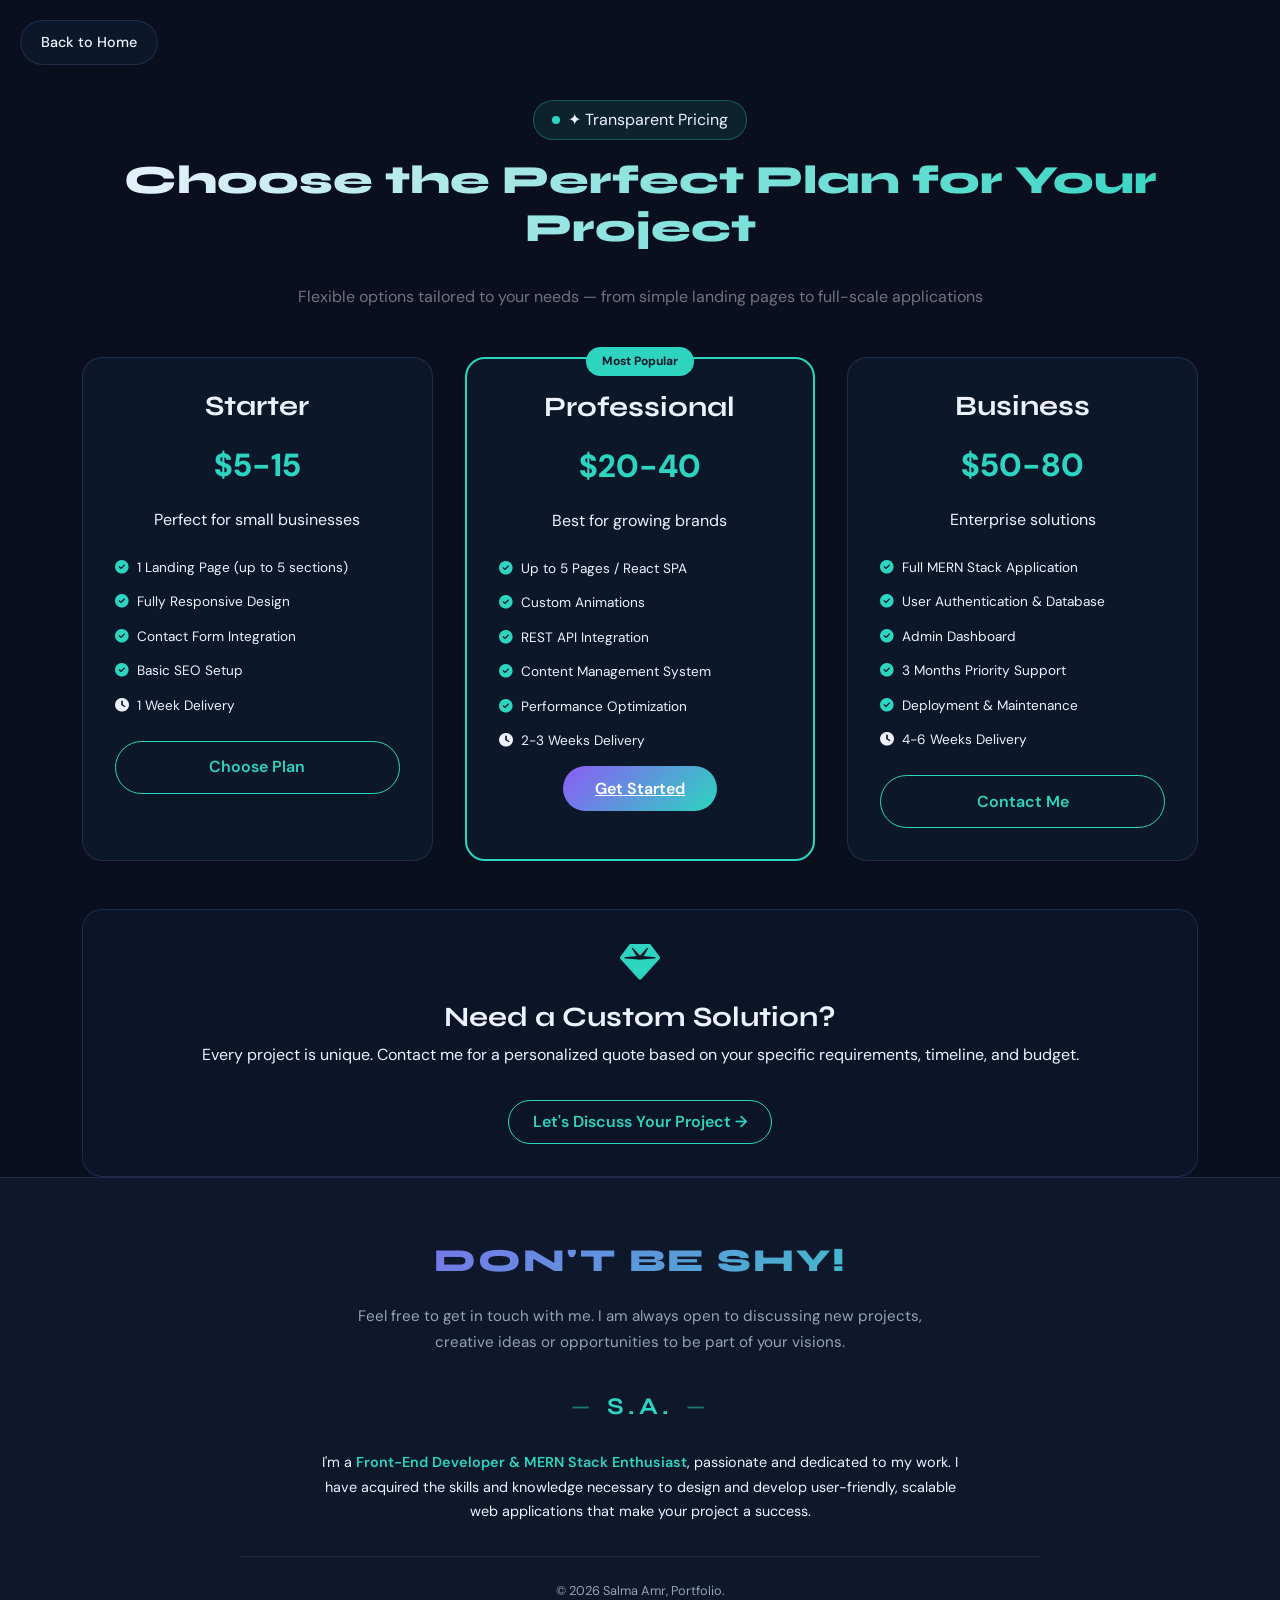
==== commit 32382746: "update" ====
--- a/Pricing.html
+++ b/Pricing.html
@@ -128,45 +128,30 @@
     </div>
   </main>
 
-  <!-- SIMPLIFIED FOOTER - Matching main page -->
+  <!-- ESRA KAF STYLE FOOTER -->
   <footer class="portfolio-footer" style="margin-top: 0;">
     <div class="container">
-      <div class="footer-content">
-        <div class="footer-brand">
-          <a class="navbar-brand fw-bold fs-2" href="index.html">SA<span class="text-accent">.</span></a>
-          <p class="footer-tagline" data-i18n="footer-text">Built with passion for web development ❤️</p>
+      <div class="footer-esraa-style">
+        <h2 class="footer-shy-title" data-i18n="footer-shy-title">DON'T BE SHY!</h2>
+        <p class="footer-message" data-i18n="footer-message">
+          Feel free to get in touch with me. I am always open to discussing new projects, 
+          creative ideas or opportunities to be part of your visions.
+        </p>
+        
+        <div class="footer-signature">
+          <span class="footer-name" data-i18n="footer-name">S.A.</span>
         </div>
         
-        <div class="footer-info">
-          <div class="footer-contact">
-            <div class="footer-contact-item">
-              <i class="fas fa-map-marker-alt"></i>
-              <span data-i18n="contact-location">Cairo, Egypt</span>
-            </div>
-            <div class="footer-contact-item">
-              <i class="fas fa-globe"></i>
-              <span data-i18n="contact-available">Available for remote work worldwide</span>
-            </div>
-            <div class="footer-contact-item">
-              <i class="fas fa-envelope"></i>
-              <a href="mailto:salma_amr200311@yahoo.com">salma_amr200311@yahoo.com</a>
-            </div>
-            <div class="footer-contact-item">
-              <i class="fas fa-phone"></i>
-              <a href="tel:+201060431949">+20 010 6043 1949</a>
-            </div>
-          </div>
-          
-          <div class="footer-social">
-            <a href="https://github.com/salmaamrgit" target="_blank"><i class="fab fa-github"></i></a>
-            <a href="https://www.linkedin.com/in/salma--amr/" target="_blank"><i class="fab fa-linkedin-in"></i></a>
-            <a href="https://x.com/" target="_blank"><i class="fab fa-x-twitter"></i></a>
-          </div>
+        <div class="footer-role">
+          <p data-i18n="footer-role">
+            I'm a <strong>Front-End Developer & MERN Stack Enthusiast</strong>, passionate and dedicated to my work. 
+            I have acquired the skills and knowledge necessary to design and develop user-friendly, 
+            scalable web applications that make your project a success.
+          </p>
         </div>
         
-        <div class="footer-copyright">
-          <p>© <span id="year"></span> Salma Amr. <span data-i18n="footer-text">Built with passion for web development</span> <i class="fas fa-heart"></i></p>
-          <p class="footer-response" data-i18n="footer-response">✨ Usually responds within 24 hours</p>
+        <div class="footer-copyright-simple">
+          <p>© <span id="year"></span> Salma Amr, Portfolio.</p>
         </div>
       </div>
     </div>
--- a/style.css
+++ b/style.css
@@ -1,3 +1,4 @@
+
 /* =========================
    Base Theme Variables
 ========================= */
@@ -1268,161 +1269,146 @@
 /* =========================
    NEW ENHANCED FOOTER STYLES
 ========================= */
-/* =========================
-   ENHANCED FOOTER STYLES - Inspired by Ahmed Adel & Esraa Kaf
+
+/* =========================
+   ESRA KAF STYLE FOOTER - Clean & Inspirational
    Replace your existing footer styles with this
 ========================= */
 .portfolio-footer {
     background: var(--bg-secondary);
-    padding: 3rem 0 2rem;
+    padding: 4rem 0 3rem;
     border-top: 1px solid var(--surface-border);
     margin-top: 2rem;
 }
 
-.footer-content {
-    display: flex;
-    flex-direction: column;
-    gap: 2rem;
-}
-
-.footer-brand {
+.footer-esraa-style {
+    max-width: 800px;
+    margin: 0 auto;
     text-align: center;
 }
 
-.footer-brand .navbar-brand {
+.footer-shy-title {
     font-size: 2rem;
+    font-weight: 800;
+    letter-spacing: 2px;
+    margin-bottom: 1.5rem;
+    background: linear-gradient(135deg, var(--accent), var(--accent-2));
+    -webkit-background-clip: text;
+    background-clip: text;
+    color: transparent;
+    font-family: "Syne", sans-serif;
+}
+
+.footer-message {
+    color: var(--text-secondary);
+    font-size: 0.95rem;
+    line-height: 1.7;
+    margin-bottom: 2rem;
+    max-width: 600px;
+    margin-left: auto;
+    margin-right: auto;
+}
+
+.footer-signature {
+    margin: 2rem 0 1.5rem;
+}
+
+.footer-name {
+    font-size: 1.5rem;
+    font-weight: 700;
+    letter-spacing: 4px;
+    color: var(--accent-2);
+    font-family: "Syne", sans-serif;
+    position: relative;
     display: inline-block;
 }
 
-.footer-tagline {
-    color: var(--text-secondary);
-    font-size: 0.85rem;
-    margin-top: 0.5rem;
-}
-
-.footer-info {
-    display: flex;
-    flex-wrap: wrap;
-    justify-content: space-between;
-    align-items: center;
-    gap: 1.5rem;
-    padding: 1rem 0;
+.footer-name::before,
+.footer-name::after {
+    content: "—";
+    color: var(--accent-2);
+    opacity: 0.5;
+    margin: 0 0.8rem;
+    font-weight: 300;
+}
+
+.footer-role {
+    margin: 1.5rem 0 2rem;
+}
+
+.footer-role p {
+    color: var(--text-primary);
+    font-size: 0.9rem;
+    line-height: 1.7;
+    max-width: 650px;
+    margin-left: auto;
+    margin-right: auto;
+}
+
+.footer-role strong {
+    color: var(--accent-2);
+    font-weight: 600;
+}
+
+.footer-copyright-simple {
+    margin-top: 2rem;
+    padding-top: 1.5rem;
     border-top: 1px solid var(--surface-border);
-    border-bottom: 1px solid var(--surface-border);
-}
-
-.footer-contact {
-    display: flex;
-    flex-wrap: wrap;
-    gap: 1.5rem;
-}
-
-.footer-contact-item {
-    display: flex;
-    align-items: center;
-    gap: 0.5rem;
-    font-size: 0.85rem;
-    color: var(--text-secondary);
-}
-
-.footer-contact-item i {
-    color: var(--accent-2);
-    font-size: 0.9rem;
-    width: 20px;
-}
-
-.footer-contact-item a {
-    color: var(--text-secondary);
-    text-decoration: none;
-    transition: var(--transition);
-}
-
-.footer-contact-item a:hover {
-    color: var(--accent-2);
-}
-
-.footer-social {
-    display: flex;
-    gap: 1rem;
-}
-
-.footer-social a {
-    width: 38px;
-    height: 38px;
-    background: var(--surface-card);
-    border: 1px solid var(--surface-border);
-    border-radius: 50%;
-    display: flex;
-    align-items: center;
-    justify-content: center;
-    color: var(--text-primary);
-    transition: var(--transition);
-    text-decoration: none;
-}
-
-.footer-social a:hover {
-    background: linear-gradient(135deg, var(--accent), var(--accent-2));
-    color: white;
-    transform: translateY(-3px);
-    border-color: transparent;
-    box-shadow: 0 5px 15px rgba(139, 92, 246, 0.3);
-}
-
-.footer-copyright {
-    text-align: center;
-}
-
-.footer-copyright p {
+}
+
+.footer-copyright-simple p {
     color: var(--text-secondary);
     font-size: 0.8rem;
-    margin: 0.3rem 0;
-}
-
-.footer-copyright i.fa-heart {
-    color: var(--accent-2);
-    animation: heartbeat 1.5s ease infinite;
-}
-
-.footer-response {
-    font-size: 0.75rem;
-    color: var(--accent-2);
-    margin-top: 0.5rem;
-}
-
-@keyframes heartbeat {
-    0%, 100% { transform: scale(1); }
-    50% { transform: scale(1.2); }
+    margin: 0;
 }
 
 /* Responsive Footer */
 @media (max-width: 768px) {
-    .footer-info {
-        flex-direction: column;
-        text-align: center;
-    }
-    
-    .footer-contact {
-        justify-content: center;
-    }
-    
-    .footer-contact-item {
-        justify-content: center;
+    .portfolio-footer {
+        padding: 3rem 0 2rem;
+    }
+    
+    .footer-shy-title {
+        font-size: 1.5rem;
+        letter-spacing: 1px;
+    }
+    
+    .footer-message {
+        font-size: 0.85rem;
+        padding: 0 1rem;
+    }
+    
+    .footer-name {
+        font-size: 1.2rem;
+        letter-spacing: 2px;
+    }
+    
+    .footer-name::before,
+    .footer-name::after {
+        margin: 0 0.4rem;
+    }
+    
+    .footer-role p {
+        font-size: 0.85rem;
+        padding: 0 1rem;
     }
 }
 
 @media (max-width: 576px) {
-    .footer-contact {
-        flex-direction: column;
-        gap: 0.8rem;
-        align-items: center;
-    }
-    
-    .footer-contact-item {
-        width: 100%;
-        justify-content: center;
-    }
-}
-
+    .footer-shy-title {
+        font-size: 1.2rem;
+    }
+    
+    .footer-name {
+        font-size: 1rem;
+        letter-spacing: 1px;
+    }
+    
+    .footer-name::before,
+    .footer-name::after {
+        display: none;
+    }
+}
 /* =========================
    Animations
 ========================= */
@@ -1612,4 +1598,4 @@
 
 .contact-nav-btn::after {
     display: none;
-}+}
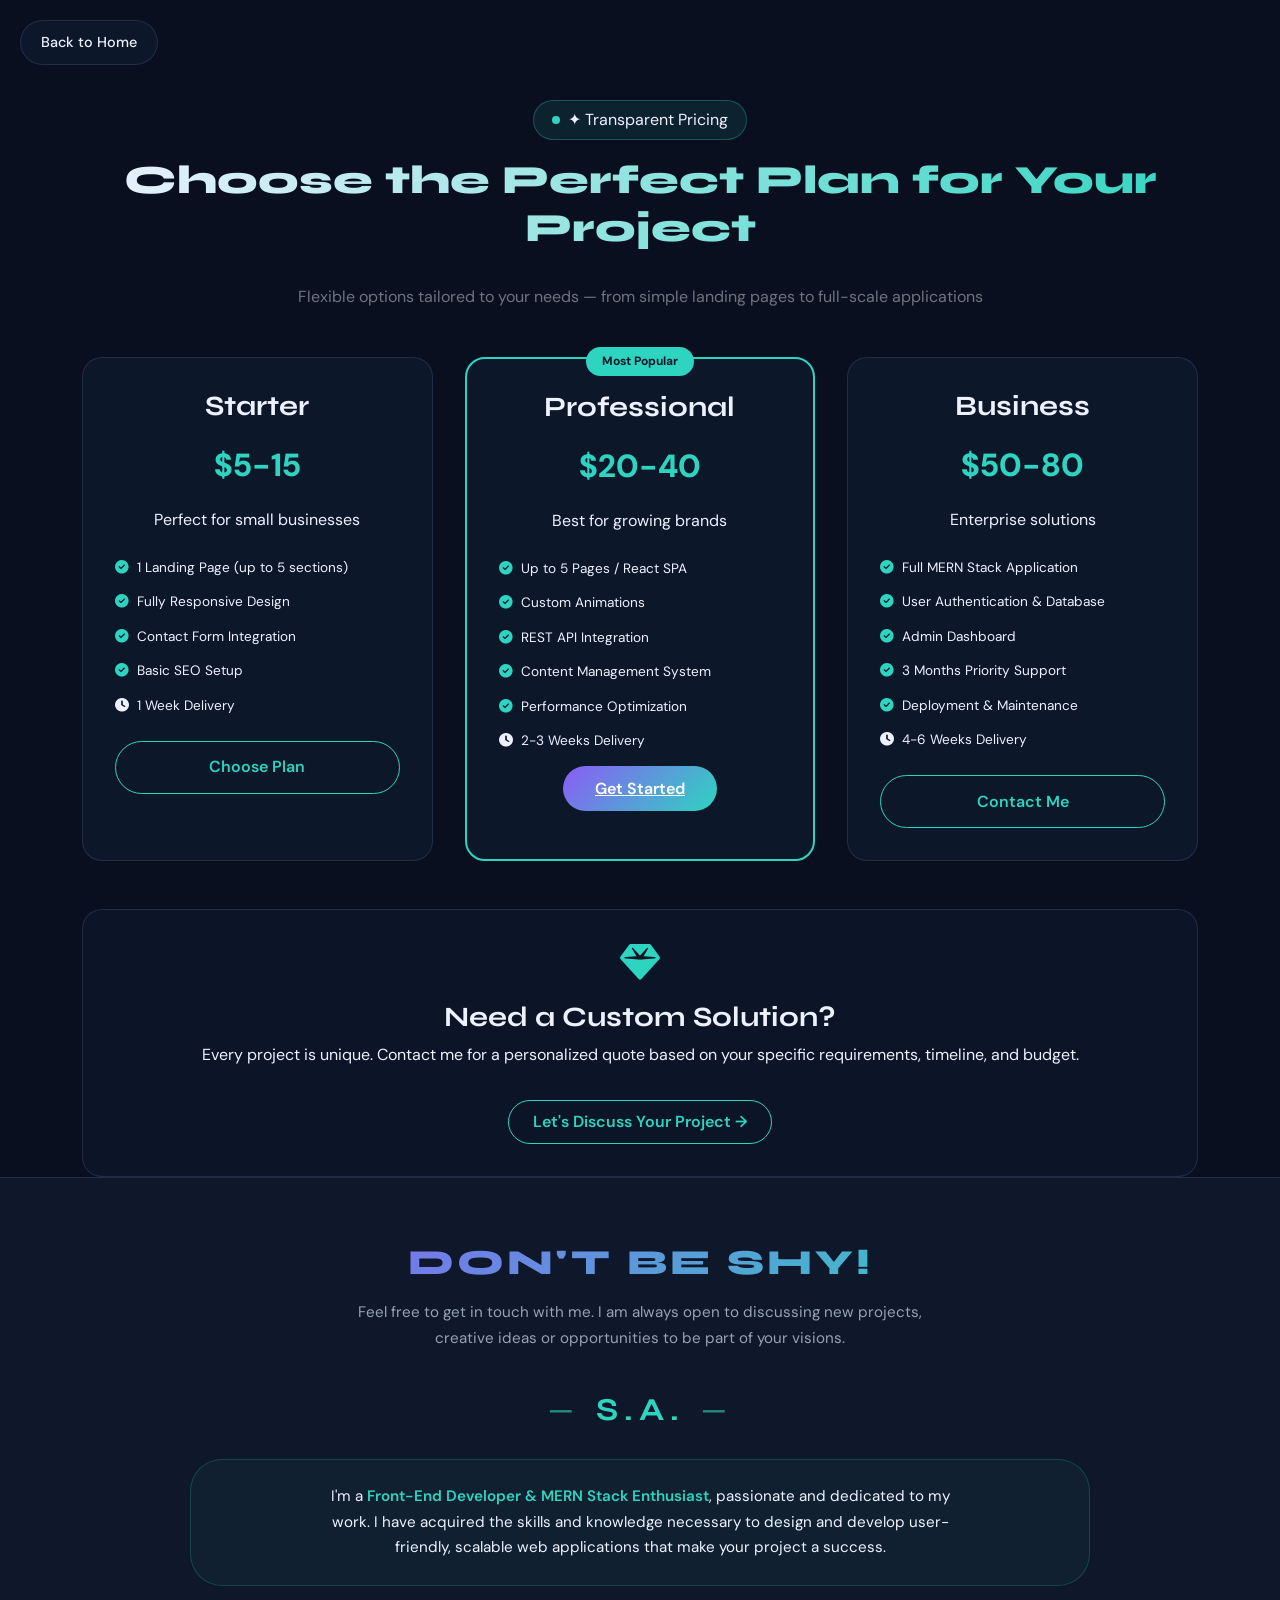
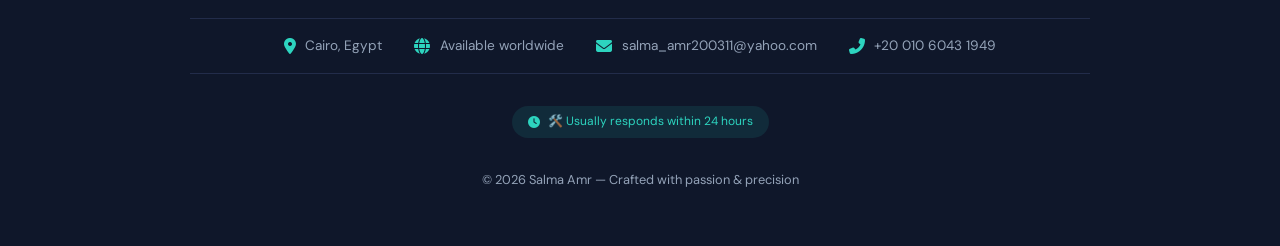
==== commit 9f2e824d: "update" ====
--- a/Pricing.html
+++ b/Pricing.html
@@ -128,30 +128,34 @@
     </div>
   </main>
 
-  <!-- ESRA KAF STYLE FOOTER -->
+  <!-- BLENDED FOOTER (same as index.html) -->
   <footer class="portfolio-footer" style="margin-top: 0;">
     <div class="container">
-      <div class="footer-esraa-style">
+      <div class="footer-blend">
         <h2 class="footer-shy-title" data-i18n="footer-shy-title">DON'T BE SHY!</h2>
-        <p class="footer-message" data-i18n="footer-message">
-          Feel free to get in touch with me. I am always open to discussing new projects, 
-          creative ideas or opportunities to be part of your visions.
-        </p>
+        <p class="footer-message" data-i18n="footer-message">Feel free to get in touch with me. I am always open to discussing new projects, creative ideas or opportunities to be part of your visions.</p>
         
         <div class="footer-signature">
           <span class="footer-name" data-i18n="footer-name">S.A.</span>
         </div>
         
         <div class="footer-role">
-          <p data-i18n="footer-role">
-            I'm a <strong>Front-End Developer & MERN Stack Enthusiast</strong>, passionate and dedicated to my work. 
-            I have acquired the skills and knowledge necessary to design and develop user-friendly, 
-            scalable web applications that make your project a success.
-          </p>
+          <p data-i18n="footer-role">I'm a <strong>Front-End Developer & MERN Stack Enthusiast</strong>, passionate and dedicated to my work. I have acquired the skills and knowledge necessary to design and develop user-friendly, scalable web applications that make your project a success.</p>
         </div>
         
-        <div class="footer-copyright-simple">
-          <p>© <span id="year"></span> Salma Amr, Portfolio.</p>
+        <div class="footer-contact-row">
+          <span class="footer-contact-item"><i class="fas fa-map-marker-alt"></i> Cairo, Egypt</span>
+          <span class="footer-contact-item"><i class="fas fa-globe"></i> Available worldwide</span>
+          <a href="mailto:salma_amr200311@yahoo.com" class="footer-contact-item"><i class="fas fa-envelope"></i> salma_amr200311@yahoo.com</a>
+          <a href="tel:+201060431949" class="footer-contact-item"><i class="fas fa-phone-alt"></i> +20 010 6043 1949</a>
+        </div>
+        
+        <div class="footer-badge">
+          <i class="fas fa-clock"></i> <span data-i18n="footer-response">🛠️ Usually responds within 24 hours</span>
+        </div>
+        
+        <div class="footer-copyright">
+          <p>© <span id="year"></span> Salma Amr — Crafted with passion & precision</p>
         </div>
       </div>
     </div>
--- a/style.css
+++ b/style.css
@@ -1,4 +1,3 @@
-
 /* =========================
    Base Theme Variables
 ========================= */
@@ -1267,31 +1266,26 @@
 }
 
 /* =========================
-   NEW ENHANCED FOOTER STYLES
-========================= */
-
-/* =========================
-   ESRA KAF STYLE FOOTER - Clean & Inspirational
-   Replace your existing footer styles with this
+   BLENDED FOOTER STYLES (Inspired by both screenshots)
 ========================= */
 .portfolio-footer {
     background: var(--bg-secondary);
-    padding: 4rem 0 3rem;
+    padding: 4rem 0 2.5rem;
     border-top: 1px solid var(--surface-border);
     margin-top: 2rem;
 }
 
-.footer-esraa-style {
-    max-width: 800px;
+.footer-blend {
+    max-width: 900px;
     margin: 0 auto;
     text-align: center;
 }
 
 .footer-shy-title {
-    font-size: 2rem;
+    font-size: 2.2rem;
     font-weight: 800;
-    letter-spacing: 2px;
-    margin-bottom: 1.5rem;
+    letter-spacing: 3px;
+    margin-bottom: 1rem;
     background: linear-gradient(135deg, var(--accent), var(--accent-2));
     -webkit-background-clip: text;
     background-clip: text;
@@ -1303,20 +1297,18 @@
     color: var(--text-secondary);
     font-size: 0.95rem;
     line-height: 1.7;
-    margin-bottom: 2rem;
     max-width: 600px;
-    margin-left: auto;
-    margin-right: auto;
+    margin: 0 auto 2rem auto;
 }
 
 .footer-signature {
-    margin: 2rem 0 1.5rem;
+    margin: 1.5rem 0 1rem;
 }
 
 .footer-name {
-    font-size: 1.5rem;
+    font-size: 2rem;
     font-weight: 700;
-    letter-spacing: 4px;
+    letter-spacing: 6px;
     color: var(--accent-2);
     font-family: "Syne", sans-serif;
     position: relative;
@@ -1327,22 +1319,25 @@
 .footer-name::after {
     content: "—";
     color: var(--accent-2);
-    opacity: 0.5;
-    margin: 0 0.8rem;
+    opacity: 0.6;
+    margin: 0 1rem;
     font-weight: 300;
 }
 
 .footer-role {
-    margin: 1.5rem 0 2rem;
+    background: rgba(45, 212, 191, 0.05);
+    padding: 1.5rem;
+    border-radius: 2rem;
+    margin: 1.5rem 0;
+    border: 1px solid rgba(45, 212, 191, 0.2);
 }
 
 .footer-role p {
     color: var(--text-primary);
-    font-size: 0.9rem;
+    font-size: 0.95rem;
     line-height: 1.7;
     max-width: 650px;
-    margin-left: auto;
-    margin-right: auto;
+    margin: 0 auto;
 }
 
 .footer-role strong {
@@ -1350,65 +1345,56 @@
     font-weight: 600;
 }
 
-.footer-copyright-simple {
+.footer-contact-row {
+    display: flex;
+    flex-wrap: wrap;
+    justify-content: center;
+    gap: 2rem;
+    margin: 2rem 0 1.5rem;
+    padding: 1rem 0;
+    border-top: 1px solid var(--surface-border);
+    border-bottom: 1px solid var(--surface-border);
+}
+
+.footer-contact-item {
+    display: inline-flex;
+    align-items: center;
+    gap: 0.6rem;
+    color: var(--text-secondary);
+    font-size: 0.85rem;
+    text-decoration: none;
+    transition: var(--transition);
+}
+
+.footer-contact-item i {
+    color: var(--accent-2);
+    font-size: 1rem;
+}
+
+.footer-contact-item:hover {
+    color: var(--accent-2);
+    transform: translateY(-2px);
+}
+
+.footer-badge {
+    display: inline-flex;
+    align-items: center;
+    gap: 0.5rem;
+    background: rgba(45, 212, 191, 0.1);
+    border-radius: 50px;
+    padding: 0.4rem 1rem;
+    font-size: 0.75rem;
+    color: var(--accent-2);
+    margin-top: 0.5rem;
+}
+
+.footer-copyright {
     margin-top: 2rem;
-    padding-top: 1.5rem;
-    border-top: 1px solid var(--surface-border);
-}
-
-.footer-copyright-simple p {
+    font-size: 0.8rem;
     color: var(--text-secondary);
-    font-size: 0.8rem;
-    margin: 0;
-}
-
-/* Responsive Footer */
-@media (max-width: 768px) {
-    .portfolio-footer {
-        padding: 3rem 0 2rem;
-    }
-    
-    .footer-shy-title {
-        font-size: 1.5rem;
-        letter-spacing: 1px;
-    }
-    
-    .footer-message {
-        font-size: 0.85rem;
-        padding: 0 1rem;
-    }
-    
-    .footer-name {
-        font-size: 1.2rem;
-        letter-spacing: 2px;
-    }
-    
-    .footer-name::before,
-    .footer-name::after {
-        margin: 0 0.4rem;
-    }
-    
-    .footer-role p {
-        font-size: 0.85rem;
-        padding: 0 1rem;
-    }
-}
-
-@media (max-width: 576px) {
-    .footer-shy-title {
-        font-size: 1.2rem;
-    }
-    
-    .footer-name {
-        font-size: 1rem;
-        letter-spacing: 1px;
-    }
-    
-    .footer-name::before,
-    .footer-name::after {
-        display: none;
-    }
-}
+    text-align: center;
+}
+
 /* =========================
    Animations
 ========================= */
@@ -1483,19 +1469,6 @@
     .testimonials-grid {
         grid-template-columns: repeat(auto-fit, minmax(250px, 1fr));
     }
-    
-    .footer-inner {
-        flex-direction: column;
-        text-align: center;
-    }
-    
-    .footer-social {
-        justify-content: center;
-    }
-    
-    .footer-links-grid {
-        justify-content: center;
-    }
 }
 
 @media (max-width: 768px) {
@@ -1545,6 +1518,21 @@
         height: 40px;
         bottom: 20px;
         right: 20px;
+    }
+    
+    .footer-name::before,
+    .footer-name::after {
+        margin: 0 0.5rem;
+    }
+    
+    .footer-shy-title {
+        font-size: 1.6rem;
+    }
+    
+    .footer-contact-row {
+        gap: 1rem;
+        flex-direction: column;
+        align-items: center;
     }
 }
 
@@ -1598,4 +1586,4 @@
 
 .contact-nav-btn::after {
     display: none;
-}
+}
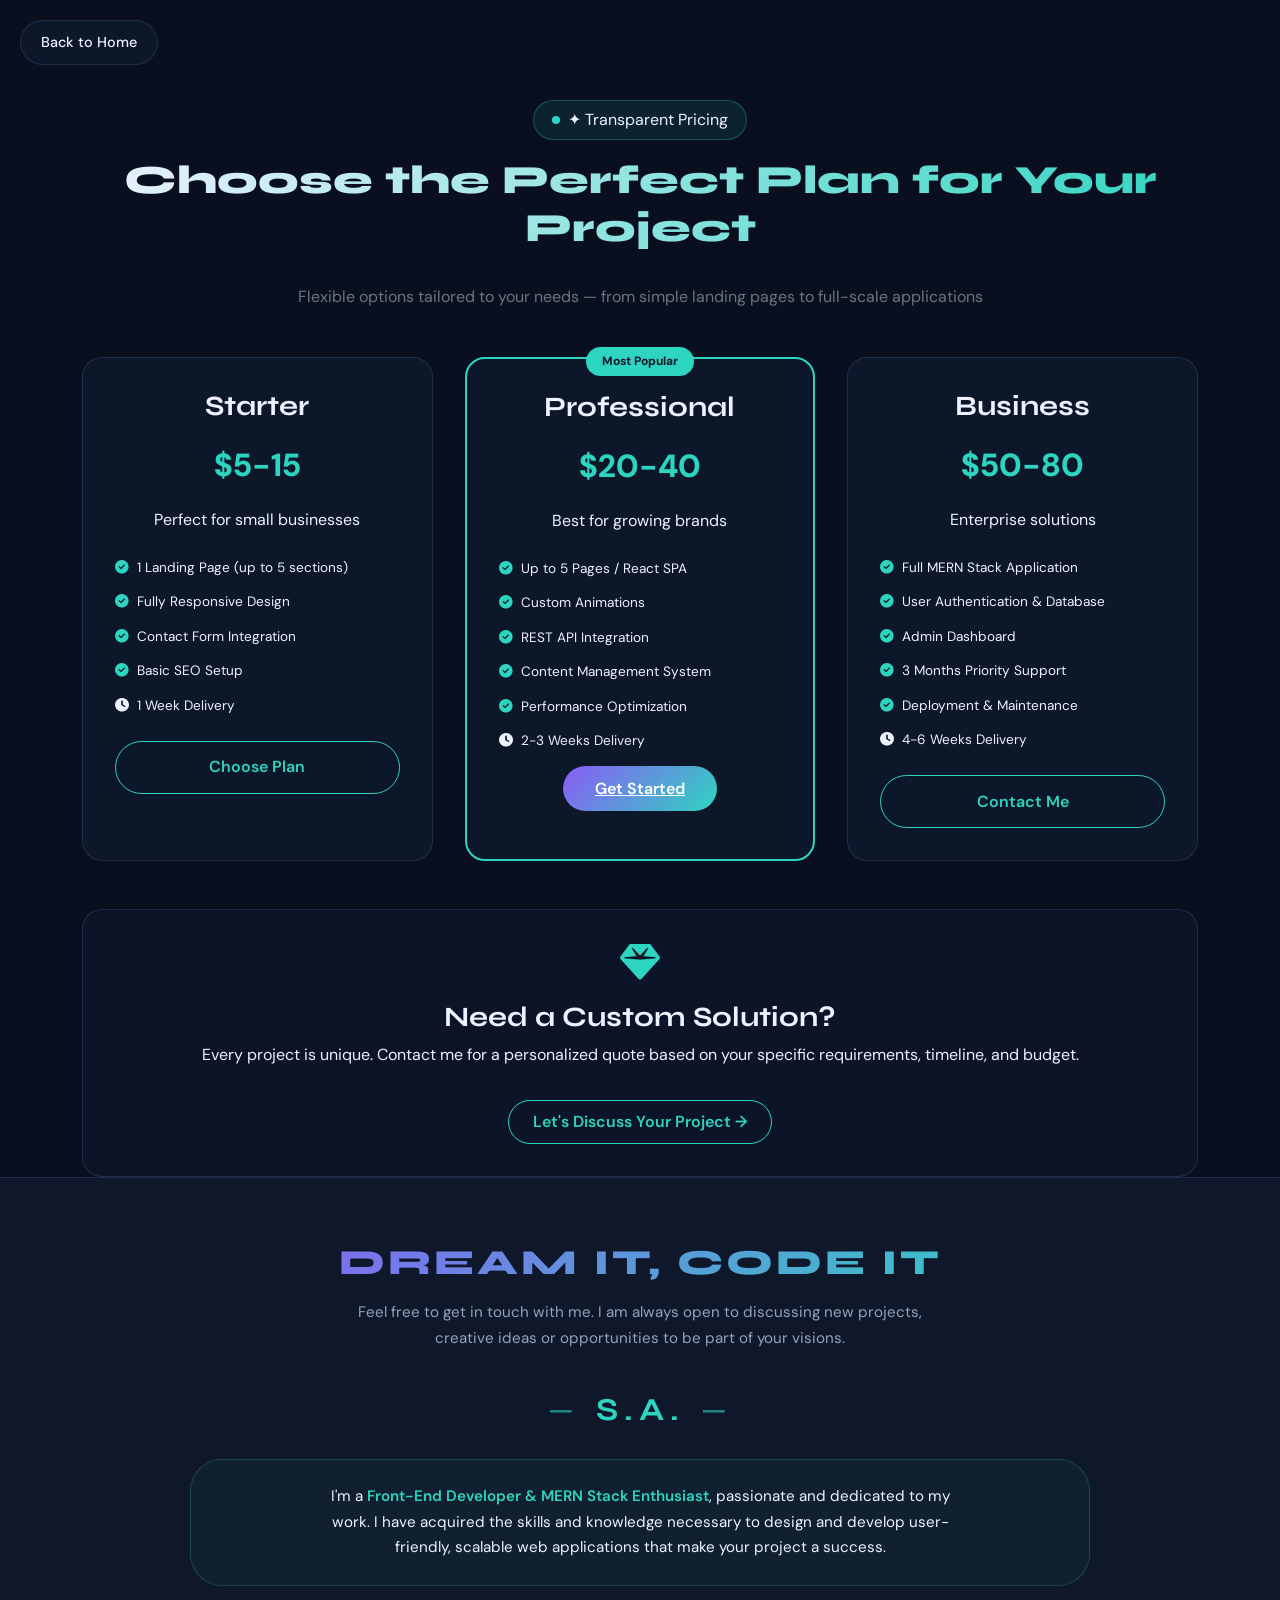
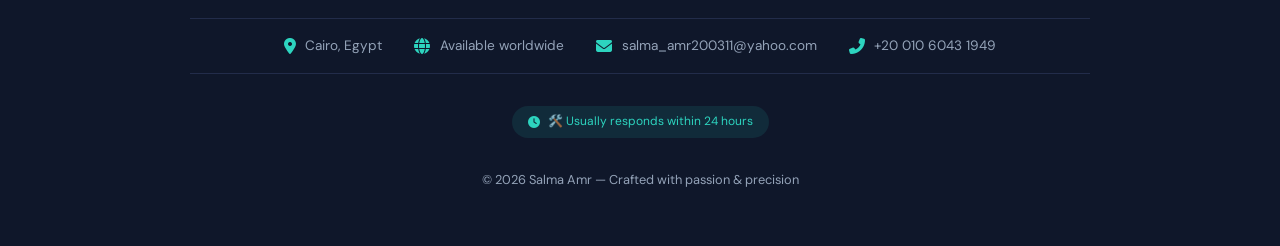
==== commit beacc667: "update" ====
--- a/Pricing.html
+++ b/Pricing.html
@@ -20,6 +20,7 @@
       background: var(--bg-primary);
       padding-top: 100px;
     }
+
     .back-home-btn {
       position: fixed;
       top: 20px;
@@ -36,14 +37,17 @@
       transition: var(--transition);
       backdrop-filter: blur(10px);
     }
+
     .back-home-btn:hover {
       border-color: var(--accent-2);
       transform: translateX(-5px);
       color: var(--accent-2);
     }
+
     .pricing-page .section-title {
       font-size: clamp(1.8rem, 4vw, 2.5rem);
     }
+
     .pricing-note {
       background: var(--surface);
       border-radius: var(--card-radius);
@@ -62,14 +66,17 @@
     <i class="fas fa-arrow-up"></i>
   </button>
 
-  <a href="index.html" class="back-home-btn" data-i18n="back-home"><i class="fas fa-arrow-left me-2"></i> Back to Home</a>
+  <a href="index.html" class="back-home-btn" data-i18n="back-home"><i class="fas fa-arrow-left me-2"></i> Back to
+    Home</a>
 
   <main class="pricing-page">
     <div class="container">
       <div class="text-center mb-5">
-        <div class="hero-badge d-inline-flex mb-3"><span class="badge-pulse"></span><span data-i18n="pricing-badge">✦ Transparent Pricing</span></div>
+        <div class="hero-badge d-inline-flex mb-3"><span class="badge-pulse"></span><span data-i18n="pricing-badge">✦
+            Transparent Pricing</span></div>
         <h1 class="section-title" data-i18n="pricing-main-title">Choose the Perfect Plan <br> for Your Project</h1>
-        <p class="text-secondary mt-3" data-i18n="pricing-subtitle">Flexible options tailored to your needs — from simple landing pages to full-scale applications</p>
+        <p class="text-secondary mt-3" data-i18n="pricing-subtitle">Flexible options tailored to your needs — from
+          simple landing pages to full-scale applications</p>
       </div>
 
       <div class="pricing-grid mt-5">
@@ -78,9 +85,12 @@
           <div class="price-number">$5-15</div>
           <p data-i18n="price-starter-desc">Perfect for small businesses</p>
           <ul>
-            <li><i class="fas fa-check-circle"></i> <span data-i18n="price-starter-1">1 Landing Page (up to 5 sections)</span></li>
-            <li><i class="fas fa-check-circle"></i> <span data-i18n="price-starter-2">Fully Responsive Design</span></li>
-            <li><i class="fas fa-check-circle"></i> <span data-i18n="price-starter-3">Contact Form Integration</span></li>
+            <li><i class="fas fa-check-circle"></i> <span data-i18n="price-starter-1">1 Landing Page (up to 5
+                sections)</span></li>
+            <li><i class="fas fa-check-circle"></i> <span data-i18n="price-starter-2">Fully Responsive Design</span>
+            </li>
+            <li><i class="fas fa-check-circle"></i> <span data-i18n="price-starter-3">Contact Form Integration</span>
+            </li>
             <li><i class="fas fa-check-circle"></i> <span data-i18n="price-starter-4">Basic SEO Setup</span></li>
             <li><i class="fas fa-clock"></i> <span data-i18n="price-starter-5">1 Week Delivery</span></li>
           </ul>
@@ -108,11 +118,15 @@
           <div class="price-number">$50-80</div>
           <p data-i18n="price-business-desc">Enterprise solutions</p>
           <ul>
-            <li><i class="fas fa-check-circle"></i> <span data-i18n="price-business-1">Full MERN Stack Application</span></li>
-            <li><i class="fas fa-check-circle"></i> <span data-i18n="price-business-2">User Authentication & Database</span></li>
+            <li><i class="fas fa-check-circle"></i> <span data-i18n="price-business-1">Full MERN Stack
+                Application</span></li>
+            <li><i class="fas fa-check-circle"></i> <span data-i18n="price-business-2">User Authentication &
+                Database</span></li>
             <li><i class="fas fa-check-circle"></i> <span data-i18n="price-business-3">Admin Dashboard</span></li>
-            <li><i class="fas fa-check-circle"></i> <span data-i18n="price-business-4">3 Months Priority Support</span></li>
-            <li><i class="fas fa-check-circle"></i> <span data-i18n="price-business-5">Deployment & Maintenance</span></li>
+            <li><i class="fas fa-check-circle"></i> <span data-i18n="price-business-4">3 Months Priority Support</span>
+            </li>
+            <li><i class="fas fa-check-circle"></i> <span data-i18n="price-business-5">Deployment & Maintenance</span>
+            </li>
             <li><i class="fas fa-clock"></i> <span data-i18n="price-business-6">4-6 Weeks Delivery</span></li>
           </ul>
           <a href="index.html#contact" class="btn-price" data-i18n="price-btn-contact">Contact Me</a>
@@ -122,8 +136,11 @@
       <div class="pricing-note" data-aos="fade-up">
         <i class="fas fa-gem fs-1" style="color: var(--accent-2);"></i>
         <h3 class="mt-3" data-i18n="pricing-note-title">Need a Custom Solution?</h3>
-        <p data-i18n="pricing-note-desc">Every project is unique. Contact me for a personalized quote based on your specific requirements, timeline, and budget.</p>
-        <a href="index.html#contact" class="btn-outline-accent mt-3 d-inline-block px-4 py-2 rounded-pill text-decoration-none" data-i18n="pricing-note-btn">Let's Discuss Your Project →</a>
+        <p data-i18n="pricing-note-desc">Every project is unique. Contact me for a personalized quote based on your
+          specific requirements, timeline, and budget.</p>
+        <a href="index.html#contact"
+          class="btn-outline-accent mt-3 d-inline-block px-4 py-2 rounded-pill text-decoration-none"
+          data-i18n="pricing-note-btn">Let's Discuss Your Project →</a>
       </div>
     </div>
   </main>
@@ -133,27 +150,31 @@
     <div class="container">
       <div class="footer-blend">
         <h2 class="footer-shy-title" data-i18n="footer-shy-title">DON'T BE SHY!</h2>
-        <p class="footer-message" data-i18n="footer-message">Feel free to get in touch with me. I am always open to discussing new projects, creative ideas or opportunities to be part of your visions.</p>
-        
+        <p class="footer-message" data-i18n="footer-message">Feel free to get in touch with me. I am always open to
+          discussing new projects, creative ideas or opportunities to be part of your visions.</p>
+
         <div class="footer-signature">
           <span class="footer-name" data-i18n="footer-name">S.A.</span>
         </div>
-        
+
         <div class="footer-role">
-          <p data-i18n="footer-role">I'm a <strong>Front-End Developer & MERN Stack Enthusiast</strong>, passionate and dedicated to my work. I have acquired the skills and knowledge necessary to design and develop user-friendly, scalable web applications that make your project a success.</p>
-        </div>
-        
+          <p data-i18n="footer-role">I'm a <strong>Front-End Developer & MERN Stack Enthusiast</strong>, passionate and
+            dedicated to my work. I have acquired the skills and knowledge necessary to design and develop
+            user-friendly, scalable web applications that make your project a success.</p>
+        </div>
+
         <div class="footer-contact-row">
           <span class="footer-contact-item"><i class="fas fa-map-marker-alt"></i> Cairo, Egypt</span>
           <span class="footer-contact-item"><i class="fas fa-globe"></i> Available worldwide</span>
-          <a href="mailto:salma_amr200311@yahoo.com" class="footer-contact-item"><i class="fas fa-envelope"></i> salma_amr200311@yahoo.com</a>
+          <a href="mailto:salma_amr200311@yahoo.com" class="footer-contact-item"><i class="fas fa-envelope"></i>
+            salma_amr200311@yahoo.com</a>
           <a href="tel:+201060431949" class="footer-contact-item"><i class="fas fa-phone-alt"></i> +20 010 6043 1949</a>
         </div>
-        
+
         <div class="footer-badge">
           <i class="fas fa-clock"></i> <span data-i18n="footer-response">🛠️ Usually responds within 24 hours</span>
         </div>
-        
+
         <div class="footer-copyright">
           <p>© <span id="year"></span> Salma Amr — Crafted with passion & precision</p>
         </div>
@@ -167,10 +188,10 @@
   <script>
     AOS.init({ duration: 800, once: true });
     document.getElementById('year').innerText = new Date().getFullYear();
-    
+
     const savedTheme = localStorage.getItem('theme');
     if (savedTheme) document.body.setAttribute('data-theme', savedTheme);
-    
+
     // Scroll to top button
     const scrollBtn = document.getElementById('scrollToTopBtn');
     window.addEventListener('scroll', () => {
--- a/style.css
+++ b/style.css
@@ -47,7 +47,12 @@
     transition: background 0.3s ease, color 0.3s ease;
 }
 
-h1, h2, h3, h4, h5, h6 {
+h1,
+h2,
+h3,
+h4,
+h5,
+h6 {
     font-family: "Syne", sans-serif;
     font-weight: 700;
 }
@@ -685,8 +690,13 @@
 }
 
 @keyframes slideProgress {
-    from { width: 0; }
-    to { width: var(--target-width); }
+    from {
+        width: 0;
+    }
+
+    to {
+        width: var(--target-width);
+    }
 }
 
 /* =========================
@@ -831,9 +841,17 @@
 }
 
 @keyframes pricingGlow {
-    0% { box-shadow: 0 0 0 0 rgba(45, 212, 191, 0.4); }
-    70% { box-shadow: 0 0 0 20px rgba(45, 212, 191, 0); }
-    100% { box-shadow: 0 0 0 0 rgba(45, 212, 191, 0); }
+    0% {
+        box-shadow: 0 0 0 0 rgba(45, 212, 191, 0.4);
+    }
+
+    70% {
+        box-shadow: 0 0 0 20px rgba(45, 212, 191, 0);
+    }
+
+    100% {
+        box-shadow: 0 0 0 0 rgba(45, 212, 191, 0);
+    }
 }
 
 /* =========================
@@ -1111,7 +1129,7 @@
     display: inline-block;
 }
 
-.contact-info > p {
+.contact-info>p {
     color: var(--text-secondary);
     margin-bottom: 1.5rem;
     font-size: 0.9rem;
@@ -1291,6 +1309,20 @@
     background-clip: text;
     color: transparent;
     font-family: "Syne", sans-serif;
+    animation: gentleGlow 3s ease-in-out infinite;
+
+}
+
+@keyframes gentleGlow {
+
+    0%,
+    100% {
+        text-shadow: 0 0 0px rgba(45, 212, 191, 0);
+    }
+
+    50% {
+        text-shadow: 0 0 8px rgba(45, 212, 191, 0.3);
+    }
 }
 
 .footer-message {
@@ -1399,28 +1431,63 @@
    Animations
 ========================= */
 @keyframes floatOrb {
-    0%, 100% { transform: translate(0, 0); }
-    50% { transform: translate(20px, -20px); }
+
+    0%,
+    100% {
+        transform: translate(0, 0);
+    }
+
+    50% {
+        transform: translate(20px, -20px);
+    }
 }
 
 @keyframes shimmer {
-    0% { background-position: 0% center; }
-    100% { background-position: 200% center; }
+    0% {
+        background-position: 0% center;
+    }
+
+    100% {
+        background-position: 200% center;
+    }
 }
 
 @keyframes pulse {
-    0%, 100% { transform: scale(1); opacity: 1; }
-    50% { transform: scale(1.2); opacity: 0.5; }
+
+    0%,
+    100% {
+        transform: scale(1);
+        opacity: 1;
+    }
+
+    50% {
+        transform: scale(1.2);
+        opacity: 0.5;
+    }
 }
 
 @keyframes float {
-    0%, 100% { transform: translateY(0); }
-    50% { transform: translateY(-10px); }
+
+    0%,
+    100% {
+        transform: translateY(0);
+    }
+
+    50% {
+        transform: translateY(-10px);
+    }
 }
 
 @keyframes slideIn {
-    from { opacity: 0; transform: translateY(-10px); }
-    to { opacity: 1; transform: translateY(0); }
+    from {
+        opacity: 0;
+        transform: translateY(-10px);
+    }
+
+    to {
+        opacity: 1;
+        transform: translateY(0);
+    }
 }
 
 /* =========================
@@ -1461,11 +1528,11 @@
         grid-template-columns: 1fr;
         gap: 2rem;
     }
-    
+
     .skill-concepts-grid {
         grid-template-columns: 1fr;
     }
-    
+
     .testimonials-grid {
         grid-template-columns: repeat(auto-fit, minmax(250px, 1fr));
     }
@@ -1475,60 +1542,60 @@
     .section-spacing {
         padding: 4rem 0;
     }
-    
+
     .services-grid,
     .pricing-grid,
     .projects-grid {
         grid-template-columns: 1fr;
     }
-    
+
     .price-card.popular {
         transform: scale(1);
     }
-    
+
     .contact-info,
     .contact-form {
         padding: 1.5rem;
     }
-    
+
     .about-stats-grid {
         gap: 1rem;
     }
-    
+
     .skill-tags-grid {
         gap: 0.7rem;
     }
-    
+
     .skill-tag {
         padding: 0.5rem 1rem;
         font-size: 0.75rem;
     }
-    
+
     .skill-filter-btn {
         padding: 6px 16px;
         font-size: 0.8rem;
     }
-    
+
     .project-meta {
         gap: 0.5rem;
     }
-    
+
     .scroll-to-top {
         width: 40px;
         height: 40px;
         bottom: 20px;
         right: 20px;
     }
-    
+
     .footer-name::before,
     .footer-name::after {
         margin: 0 0.5rem;
     }
-    
+
     .footer-shy-title {
         font-size: 1.6rem;
     }
-    
+
     .footer-contact-row {
         gap: 1rem;
         flex-direction: column;
@@ -1540,30 +1607,30 @@
     .hero-photo-stage {
         width: 260px;
     }
-    
+
     .contact-item {
         padding: 0.7rem;
     }
-    
+
     .contact-item i {
         width: 28px;
         height: 28px;
         font-size: 0.8rem;
     }
-    
+
     .language-info {
         flex-wrap: wrap;
     }
-    
+
     .language-level {
         width: 100%;
         margin-left: 2rem;
     }
-    
+
     .skill-concepts-grid {
         grid-template-columns: 1fr;
     }
-    
+
     .testimonial-card {
         padding: 1.5rem;
     }
